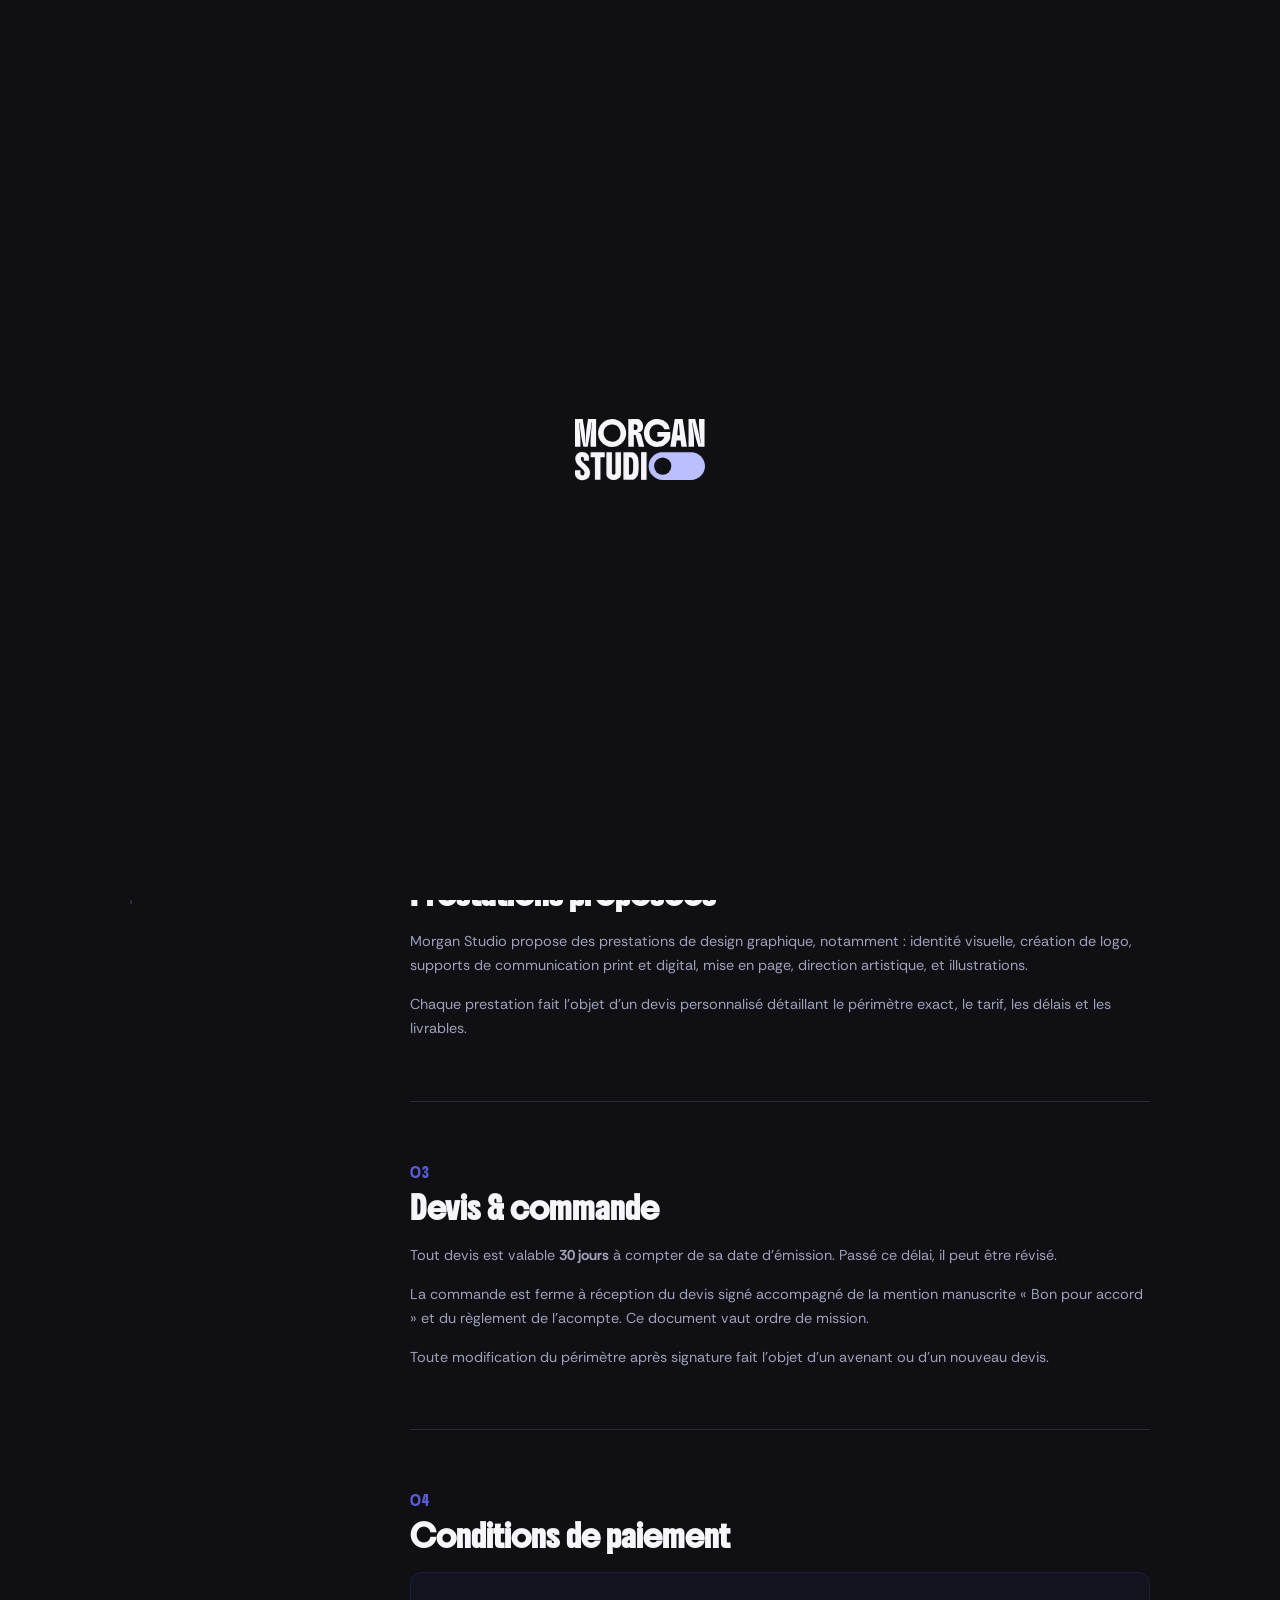
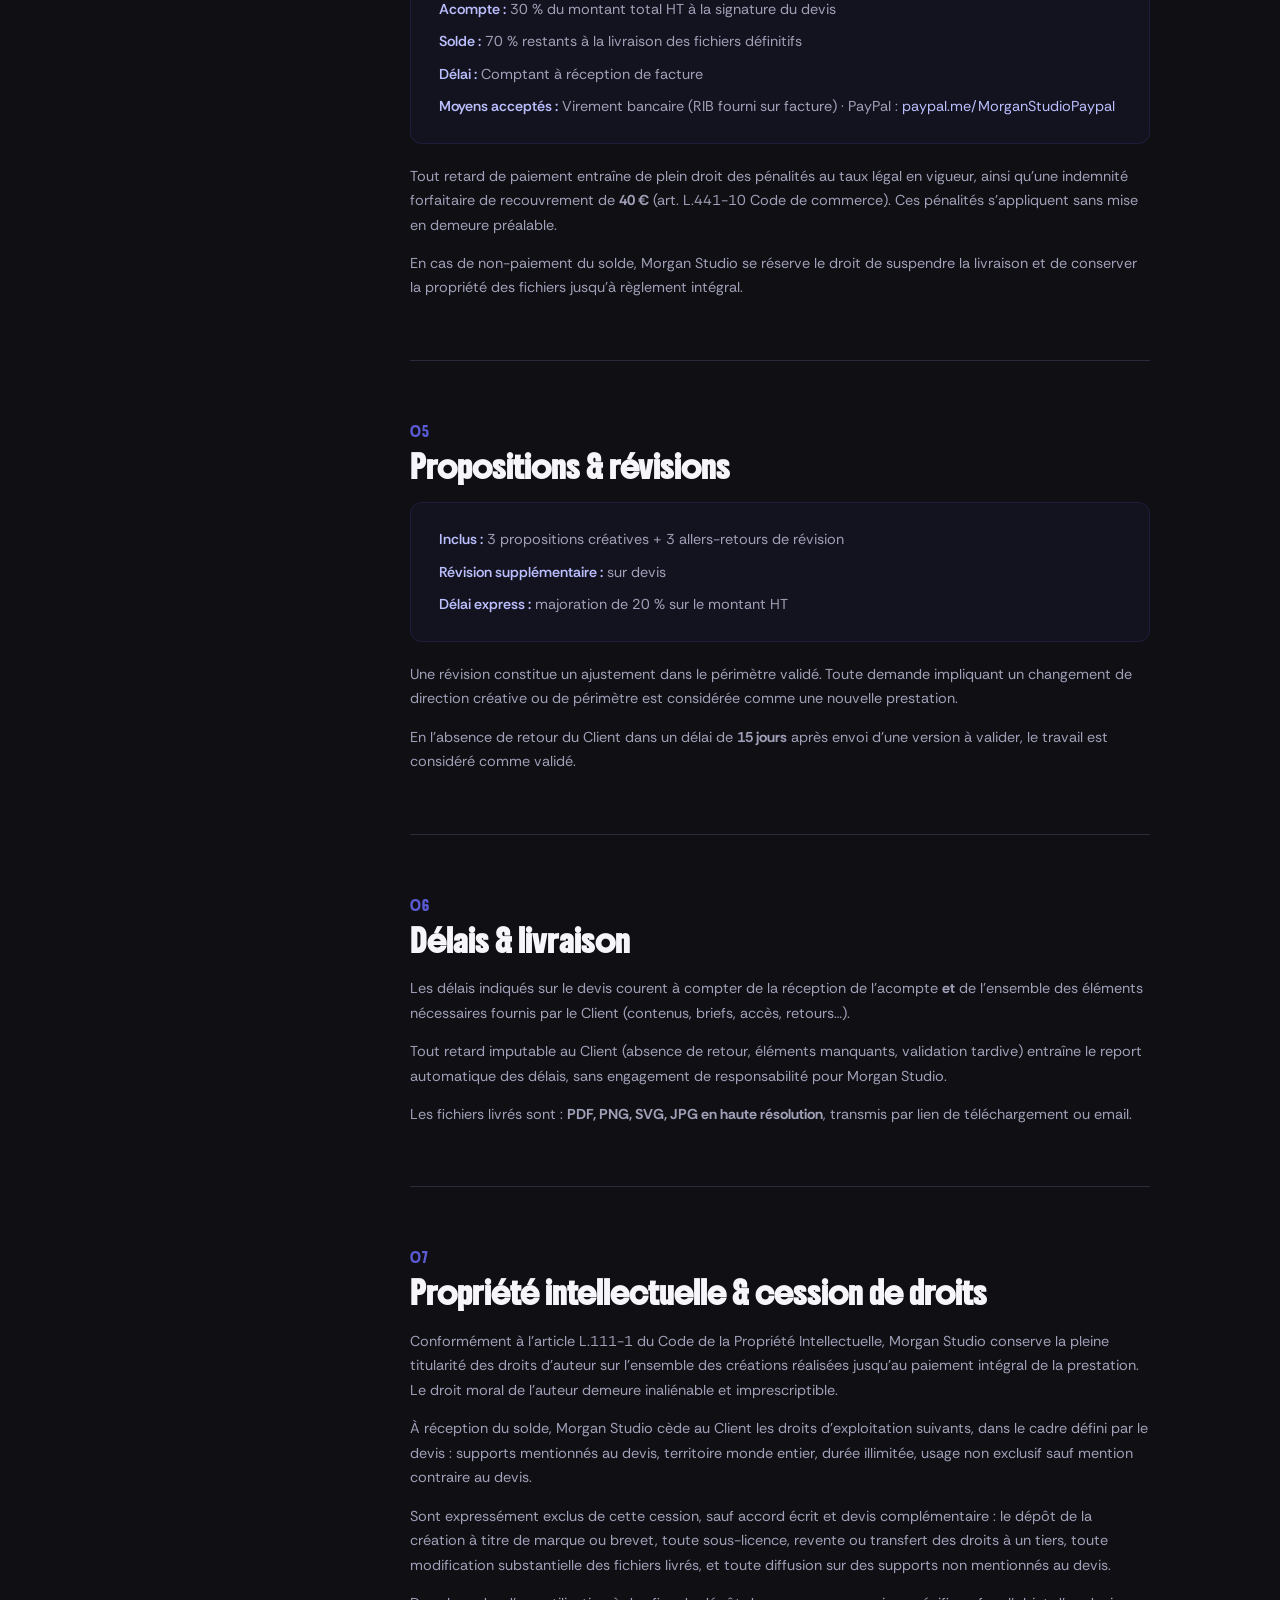
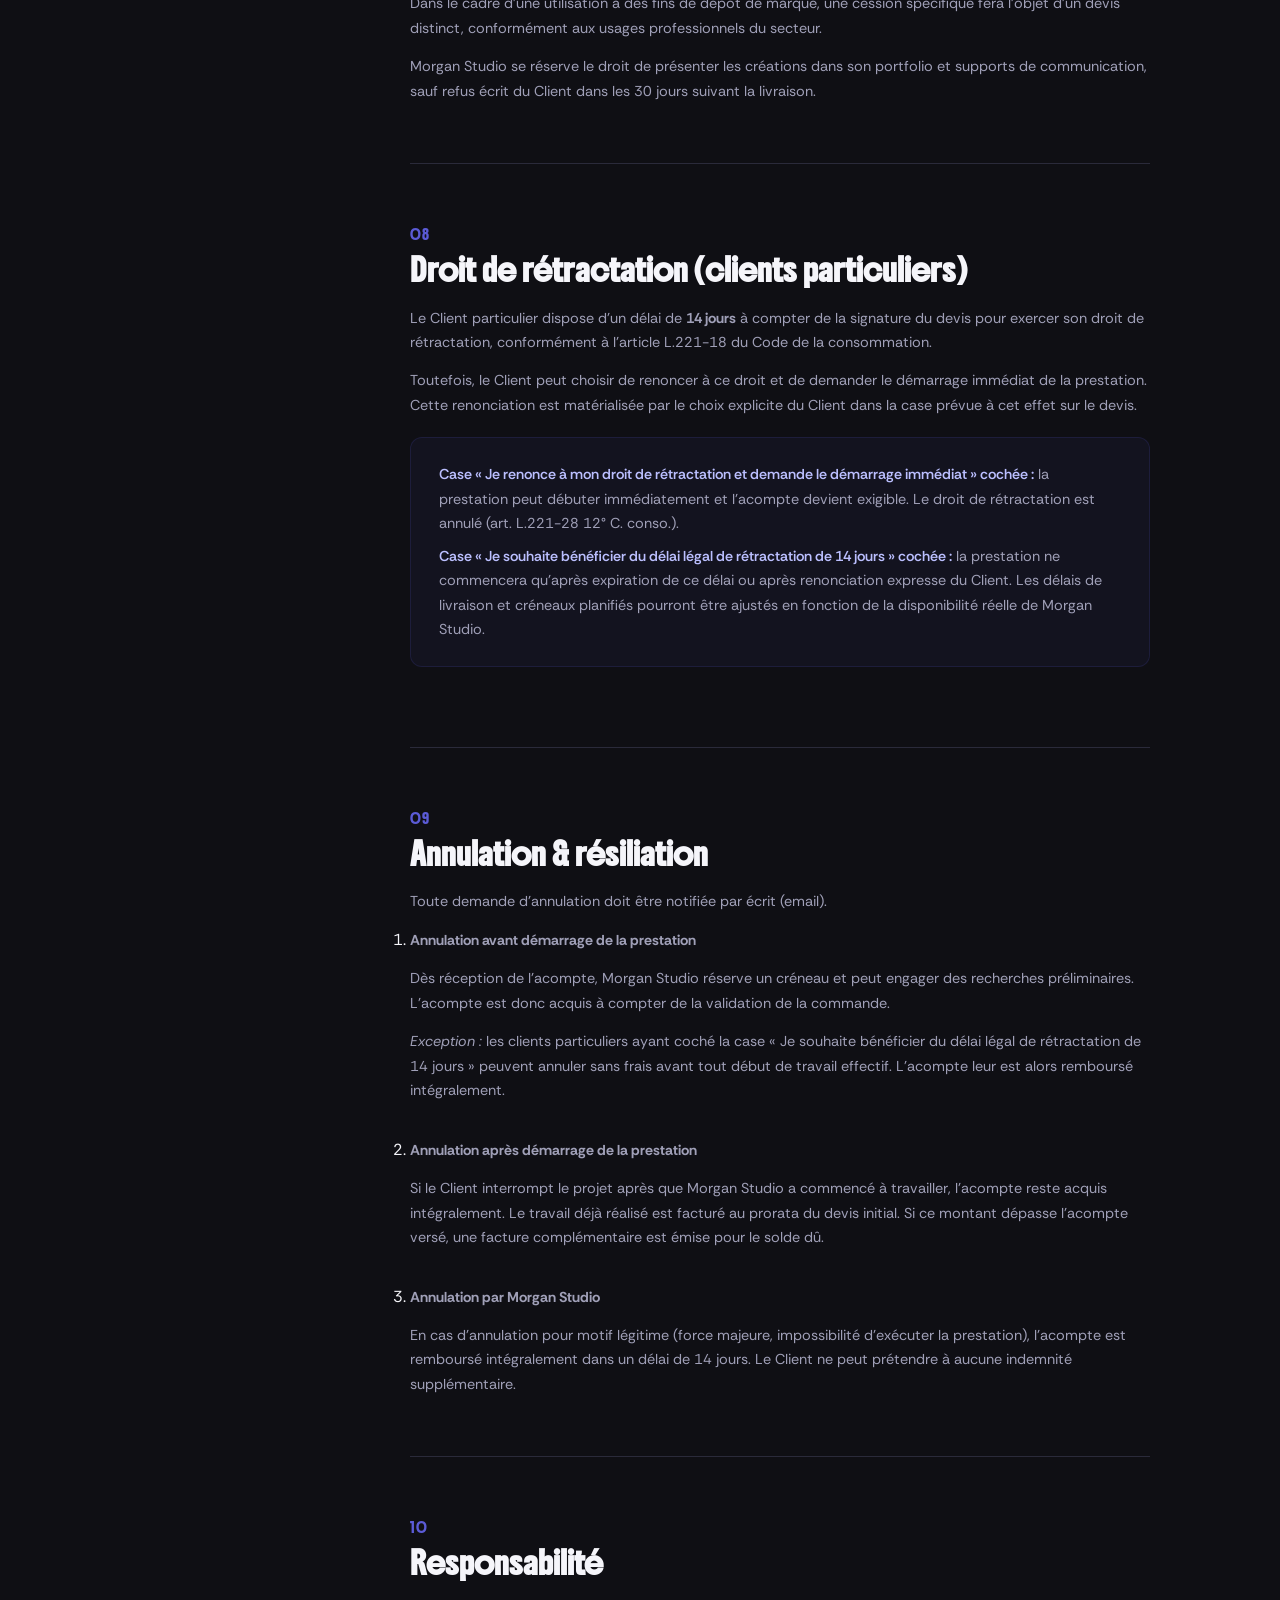
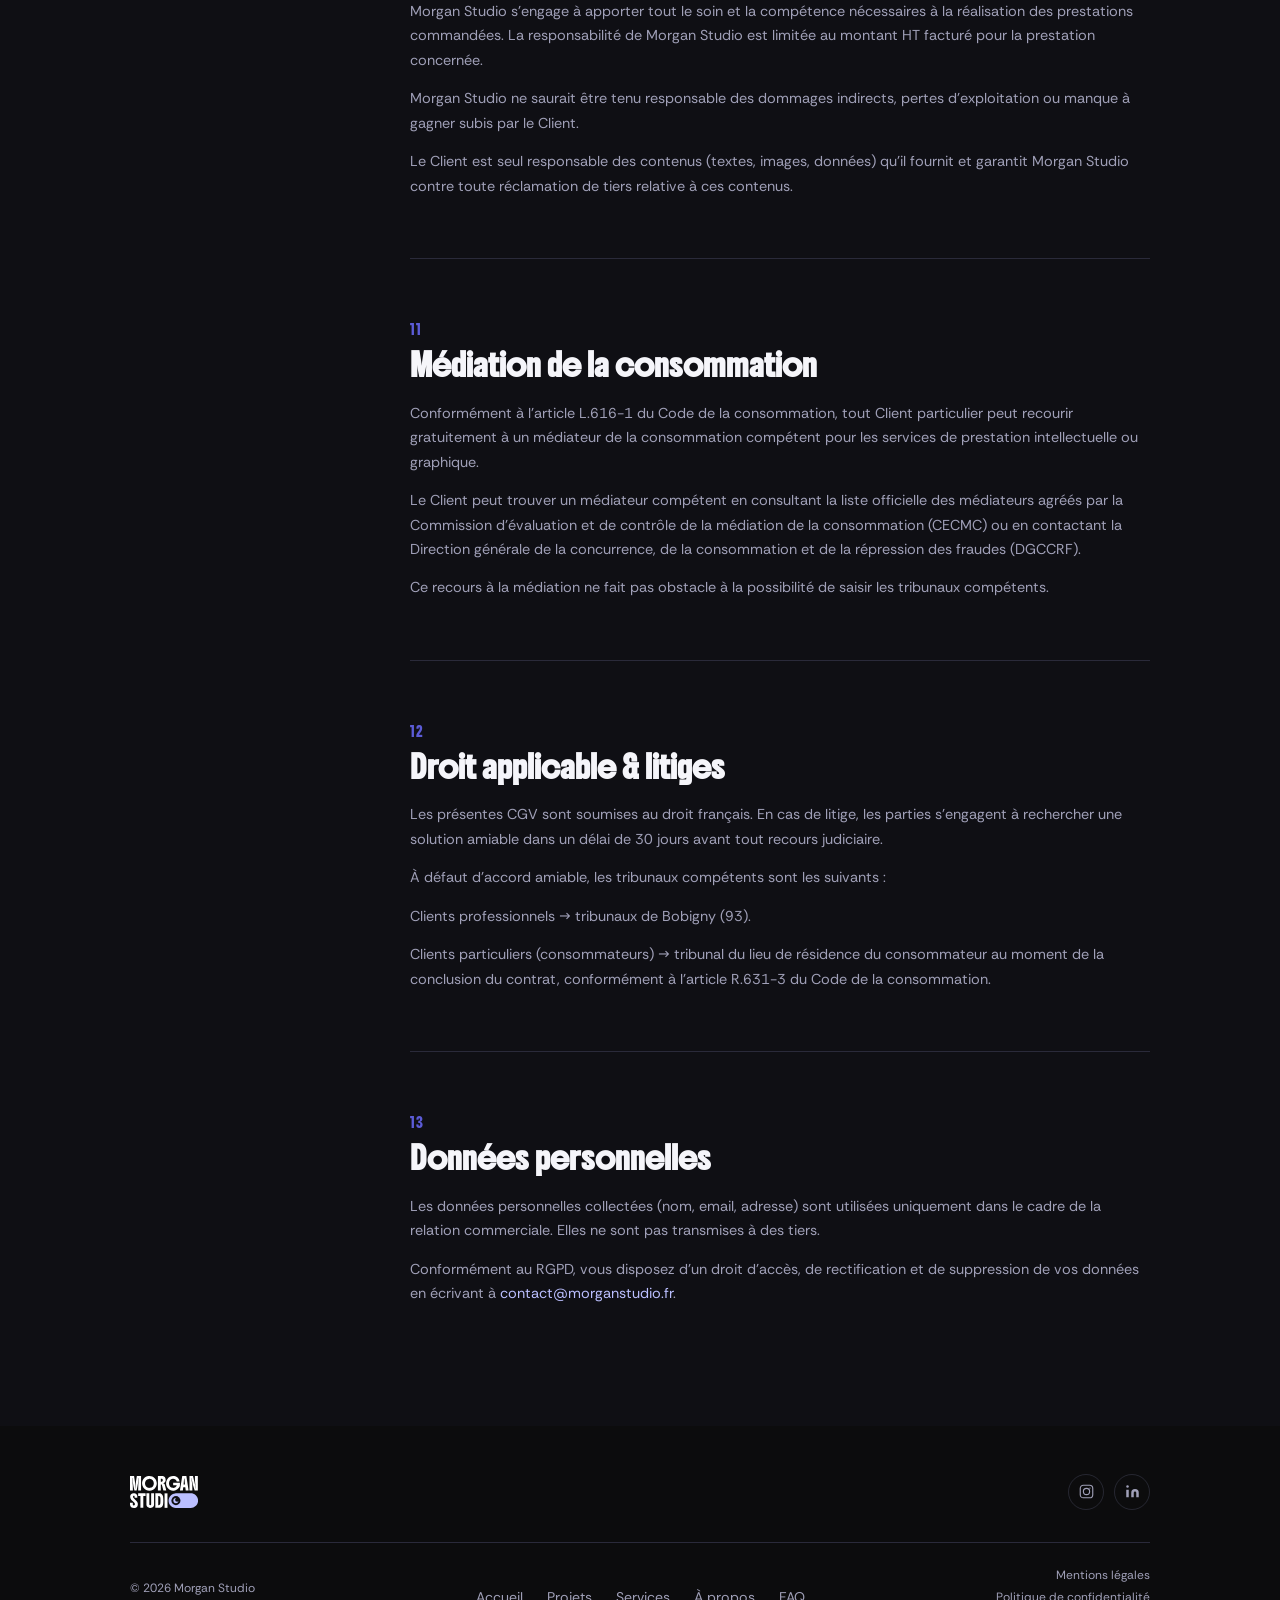
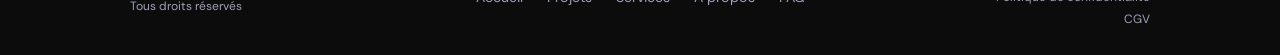
==== cgv.html @ 6dfdb0c7 "First Commit" ====
<!DOCTYPE html>
<html lang="fr">
<head>
  <meta charset="UTF-8" />
  <meta name="viewport" content="width=device-width, initial-scale=1.0, viewport-fit=cover" />
  <title>Morgan Studio — Conditions Générales de Vente</title>
  <link rel="preconnect" href="https://fonts.googleapis.com" />
  <link href="https://fonts.googleapis.com/css2?family=Boldonse&family=Rethink+Sans:ital,wght@0,400;0,500;0,600;0,700;0,800;1,400&display=swap" rel="stylesheet" />
  <link rel="stylesheet" href="css/style.css" />
  <link rel="stylesheet" href="css/discovery.css" />
  <link rel="stylesheet" href="css/theme.css" />
  <link rel="stylesheet" href="css/legal.css" />
  <link rel="icon" type="image/png" href="./img/00_site_content/FAVICON_V2.ico" />
</head>
<body>
<script src="js/loader.js"></script>

  <!-- Curseur custom -->
  <div class="cursor"      id="cursor"></div>
  <div class="cursor-ring" id="cursorRing"></div>

  <!-- ══ HEADER ══ -->
  <header id="header">
    <nav id="navbar">
      <a href="index.html" aria-label="Retour accueil" class="nav-logo" style="display:inline-flex;align-items:center;line-height:0;position:relative;">
        <svg id="logo-svg" xmlns="http://www.w3.org/2000/svg" viewBox="0 0 1009.96 474.52" height="35" style="display:block;overflow:visible;" aria-hidden="true">
          <defs><style>
            #logo-svg .cls-1{transition:fill .35s ease;}
            #logo-svg .cls-2{transition:fill .35s ease,opacity .35s ease;}
            #logo-thumb{transition:cx .44s cubic-bezier(.34,1.56,.64,1),fill .35s ease;}
            #logo-moon,#logo-sun{transition:opacity .35s ease;}
            @keyframes logoPulse{0%,100%{opacity:.45}50%{opacity:0}}
            #logo-moon.active,#logo-sun.active{animation:logoPulse 2.5s ease-in-out infinite;}
          </style></defs>
          <!-- MORGAN -->
          <path class="cls-1" d="M60.51.94c3.23,34.98,12.38,69.4,15.92,104.31,2.8,27.69,2.19,55.87,4.01,83.6,3.69,1.06,2.29-3.42,2.37-5.57,1.14-29.17,1.59-58.41,4.98-87.39C91.39,65.04,101.81.94,101.81.94h62.2v214.97h-42.99c-1.96-62.93,4.66-125.48,11.14-187.89-4.09-1.34-4.2,4.73-4.58,7.33-3.28,22.57-4.92,45.46-8.42,68.03-5.85,37.7-13.85,74.98-20.45,112.51l-33.53-.68c-9.82-41.35-17.23-83.91-23.51-126.17-2.74-18.43-3.89-37.15-6.57-55.53-.4-2.72-.3-5.48-4.03-5.53l10.32,113.89,1.61,74.03H0V.94h60.51Z"/>
          <path class="cls-1" d="M275.12,1.38c86.42-9.74,150.57,79.45,109.94,157.71-36.92,71.12-138,78.72-185.08,13.68C151.11,105.26,193.14,10.62,275.12,1.38ZM279.87,42.75c-85.21,10.88-70.93,139.75,13.9,133.32,87.15-6.6,75.78-144.77-13.9-133.32Z"/>
          <path class="cls-1" d="M486.47.94c37.47,5.04,53.11,54.72,35.58,84.94-2.35,4.05-4.88,7.01-7.66,9.29-8.22,6.76-17.84,8.63-21.6,9.25-.99.16-1.82.27-2.37.33,0,.96.01,1.92.02,2.87,10.04.32,20.3,6.86,24.2,16.43l23.58,91.86h-42.99l-23.96-90.69-14.26-.07v90.76h-42.99V.94c22.56,2.19,50.57-2.94,72.45,0ZM457.01,85.33c14.76.96,27.28-1.35,28.74-18.23,1.85-21.44-7.93-28.85-28.74-26.36v44.59Z"/>
          <path class="cls-1" d="M735.67,80.56h-42.99c-5.68-26.67-32.31-40.13-58.1-38.18-74.68,5.64-75.28,128.01,0,133.69,25.53,1.93,53.76-12.03,59.69-38.18h-54.14v-36.62h100.32v35.83c0,35.21-43.78,69.95-75.42,77.45-100,23.68-162.59-85.74-112.16-167.89,45.2-73.63,172.71-56.22,182.81,33.92Z"/>
          <path class="cls-1" d="M740.45,215.91L774.79.87l61.18.08,33.45,214.95h-42.99l-6.54-49.19h-29.92l-6.54,49.19h-42.99ZM807.32,35.96h-4.76l-7.96,90.76h20.69l-7.96-90.76Z"/>
          <path class="cls-1" d="M933.87.94s23.2,89.7,32.2,133.45c3.31,16.08,5.05,33.17,8.44,48.88.56,2.59,0,5.54,3.97,5.58-10.25-62.16-17.99-124.56-15.11-187.91h42.99v214.97h-47.77c-18.99-61.78-35.69-124.16-46.99-187.91-4.11-.6-2.11,2.82-1.92,5.12,2.65,31.84,11.91,65.28,13.86,97.62l1.61,85.18h-42.99V.94h51.7Z"/>
          <!-- STUDIO -->
          <path class="cls-1" d="M108.28,324.19h-39.81c-.09-9.96,2.99-30.32-11.94-30.34-9.83-.01-12.32,11.02-10.97,18.89,4.37,25.56,58.74,51.63,68.33,86.26,6.37,23.03.72,55.04-22.03,67.2C54.84,485.96,0,470.22,0,422.12v-24.68h41.4v27.87c0,1.73,5.22,8.81,7.5,10.01,16.96,8.94,26.64-8.19,23.95-23.96-2.89-16.99-39.53-40.94-52.11-56.16-41.74-50.48-8.83-116.69,58.16-94.78,12.86,4.21,29.38,20.15,29.38,34.32v29.46Z"/>
          <polygon class="cls-1" points="230.89 257.31 230.89 297.12 197.45 297.12 197.45 472.28 154.46 472.28 154.46 297.12 121.02 297.12 121.02 257.31 230.89 257.31"/>
          <path class="cls-1" d="M286.63,257.31v166.4c0,10.96,27.07,10.96,27.07,0v-166.4h42.99v171.18c0,31.28-37.29,47.71-64.46,45.36-20.17-1.75-48.59-19.91-48.59-42.17v-174.36h42.99Z"/>
          <path class="cls-1" d="M375.8,472.28v-214.97h69.27c17.91,0,37.07,22.85,42.63,38.58,8.94,25.29,9.18,108.46,1.18,134.21-5.7,18.36-24.47,42.17-45.41,42.17h-67.68ZM418.79,432.47c14.53,1.52,24.13-2.21,29.11-16.28,4.91-13.86,4.09-71.02,2.81-88.09-1.52-20.24-9.42-33.9-31.92-30.98v135.35Z"/>
          <rect class="cls-1" x="512.74" y="257.31" width="42.99" height="214.97"/>
          <!-- TOGGLE TRACK -->
          <path id="toggle-track" class="cls-2" d="M681.56,257.01c-4.3,0-8.68.23-13.12.73-81.94,9.24-124.01,103.89-75.14,171.39,21.79,30.1,55.09,44.63,88.26,44.55h220.06c59.83,0,108.34-48.5,108.34-108.34h0c0-59.83-48.5-108.34-108.34-108.34h-220.06Z"/>
          <!-- THUMB -->
          <circle id="logo-thumb" cx="681" cy="365.34" r="67" fill="var(--noir)"/>
          <!-- LUNE -->
          <g id="logo-moon" class="active">
            <circle cx="681" cy="365" r="38" fill="#BBBFFF"/>
            <circle cx="699" cy="352" r="30" fill="var(--noir)"/>
            <circle cx="726" cy="308" r="5" fill="#BBBFFF" opacity="0.75"/>
            <circle cx="745" cy="327" r="3.5" fill="#BBBFFF" opacity="0.55"/>
            <circle cx="716" cy="297" r="3" fill="#BBBFFF" opacity="0.6"/>
          </g>
          <!-- SOLEIL -->
          <g id="logo-sun" opacity="0">
            <circle cx="901" cy="365.34" r="28" fill="#1a1a2e"/>
            <line x1="901" y1="318" x2="901" y2="305" stroke="#1a1a2e" stroke-width="8" stroke-linecap="round"/>
            <line x1="901" y1="412" x2="901" y2="425" stroke="#1a1a2e" stroke-width="8" stroke-linecap="round"/>
            <line x1="854" y1="365.34" x2="841" y2="365.34" stroke="#1a1a2e" stroke-width="8" stroke-linecap="round"/>
            <line x1="948" y1="365.34" x2="961" y2="365.34" stroke="#1a1a2e" stroke-width="8" stroke-linecap="round"/>
            <line x1="867" y1="332" x2="858" y2="323" stroke="#1a1a2e" stroke-width="8" stroke-linecap="round"/>
            <line x1="935" y1="399" x2="944" y2="408" stroke="#1a1a2e" stroke-width="8" stroke-linecap="round"/>
            <line x1="935" y1="332" x2="944" y2="323" stroke="#1a1a2e" stroke-width="8" stroke-linecap="round"/>
            <line x1="867" y1="399" x2="858" y2="408" stroke="#1a1a2e" stroke-width="8" stroke-linecap="round"/>
          </g>
        </svg>
        <button id="theme-toggle-btn" aria-label="Basculer mode clair/sombre" style="position:absolute;right:0px;top:18px;bottom:0px;width:31px;height:17px;background:none;border:none;padding:0;cursor:pointer;"></button>
      </a>
      <div class="nav-links">
        <a href="./index.html">Accueil</a>
       <a href="./portfolio.html">Projets</a>
        <a href="./index.html#services">Services</a>
        <a href="./index.html#about">À propos</a>
        <a href="./index.html#faq">FAQ</a>
        <a href="./decouverte.html" class="btn-nav btn-nav-call"><span>Réserver un appel</span>
          <svg class="btn-nav-icon" viewBox="0 0 24 24" fill="none" stroke="currentColor" stroke-width="2" stroke-linecap="round" stroke-linejoin="round"><path d="M22 16.92v3a2 2 0 0 1-2.18 2 19.79 19.79 0 0 1-8.63-3.07A19.5 19.5 0 0 1 4.69 12a19.79 19.79 0 0 1-3.07-8.67A2 2 0 0 1 3.6 1.27h3a2 2 0 0 1 2 1.72 12.84 12.84 0 0 0 .7 2.81 2 2 0 0 1-.45 2.11L7.91 8.91a16 16 0 0 0 6 6l.91-.91a2 2 0 0 1 2.11-.45 12.84 12.84 0 0 0 2.81.7A2 2 0 0 1 21.46 16z"/></svg>
        </a>
      </div>
      <button class="menu-toggle" id="menuToggle" aria-label="Menu">
        <svg class="menu-icon" viewBox="0 0 32 32" fill="none" stroke="currentColor" stroke-width="2.5" stroke-linecap="round" stroke-linejoin="round">
          <path class="menu-path" d="M27 10 13 10C10.8 10 9 8.2 9 6 9 3.5 10.8 2 13 2 15.2 2 17 3.8 17 6L17 26C17 28.2 18.8 30 21 30 23.2 30 25 28.2 25 26 25 23.8 23.2 22 21 22L7 22"/>
          <path d="M7 16 27 16"/>
        </svg>
      </button>

      <div class="menu-dropdown">
        <nav class="mobile-nav-links">
          <a href="./index.html"  class="mobile-link"><span class="mobile-link-num">01</span>Accueil</a>
          <a href="./portfolio.html" class="mobile-link"><span class="mobile-link-num">02</span>Projets</a>
          <a href="./index.html#services" class="mobile-link"><span class="mobile-link-num">03</span>Services</a>
          <a href="./index.html#about"   class="mobile-link"><span class="mobile-link-num">04</span>À propos</a>
          <a href="./index.html#faq"       class="mobile-link"><span class="mobile-link-num">05</span>FAQ</a>
        </nav>

        <div class="mobile-menu-bottom">
          <a href="./decouverte.html" class="mobile-cta">
            <svg viewBox="0 0 24 24" fill="none" stroke="currentColor" stroke-width="2" stroke-linecap="round" stroke-linejoin="round"><path d="M22 16.92v3a2 2 0 0 1-2.18 2 19.79 19.79 0 0 1-8.63-3.07A19.5 19.5 0 0 1 4.69 12a19.79 19.79 0 0 1-3.07-8.67A2 2 0 0 1 3.6 1.27h3a2 2 0 0 1 2 1.72 12.84 12.84 0 0 0 .7 2.81 2 2 0 0 1-.45 2.11L7.91 8.91a16 16 0 0 0 6 6l.91-.91a2 2 0 0 1 2.11-.45 12.84 12.84 0 0 0 2.81.7A2 2 0 0 1 21.46 16z"/></svg>
            Réserver un appel
          </a>
          <div class="mobile-menu-footer">
            <span class="mobile-footer-copy">© 2026 Morgan Studio</span>
            <div class="mobile-socials">
              <a href="https://www.instagram.com/morganstudio_0ff/" class="mobile-social" aria-label="Instagram" target="_blank">
                <svg viewBox="0 0 24 24" fill="none" stroke="currentColor" stroke-width="1.8"><rect x="2" y="2" width="20" height="20" rx="5"/><circle cx="12" cy="12" r="5"/><circle cx="17.5" cy="6.5" r="1" fill="currentColor" stroke="none"/></svg>
              </a>
              <a href="https://www.linkedin.com/company/morgan-studio-0ff" class="mobile-social" aria-label="LinkedIn" target="_blank">
                <svg viewBox="0 0 24 24" fill="currentColor"><path d="M16 8a6 6 0 0 1 6 6v7h-4v-7a2 2 0 0 0-2-2 2 2 0 0 0-2 2v7h-4v-7a6 6 0 0 1 6-6zM2 9h4v12H2z"/><circle cx="4" cy="4" r="2"/></svg>
              </a>
            </div>
          </div>
        </div>
      </div>

    </nav>
  </header>

  <div class="legal-hero">
    <div class="legal-badge">Documents contractuels</div>
    <h1 class="legal-title">Conditions Générales<br><span style="color: var(--bleu-clair)">de Vente</span></h1>
    <p class="legal-updated">Dernière mise à jour : Avril 2026</p>
  </div>

  <div class="legal-body">

    <nav class="legal-nav">
      <div class="legal-nav-title">Sommaire</div>
      <a href="#objet">Objet</a>
      <a href="#prestations">Prestations</a>
      <a href="#devis">Devis & commande</a>
      <a href="#paiement">Paiement</a>
      <a href="#revisions">Révisions</a>
      <a href="#livraison">Livraison</a>
      <a href="#pi">Propriété intellectuelle</a>
      <a href="#annulation">Rétractation</a>
      <a href="#retractation">Annulation</a>
      <a href="#responsabilite">Responsabilité</a>
      <a href="#mediation">Médiation</a>
      <a href="#droit">Droit applicable</a>
      <a href="#donnees">Données personnelles</a>
    </nav>

    <div class="legal-content">

      <div class="legal-section" id="objet">
        <span class="legal-section-num">01</span>
        <h2>Objet</h2>
        <p>Les présentes Conditions Générales de Vente (CGV) régissent l'ensemble des prestations de design graphique proposées par Morgan D'henry, exerçant sous le nom commercial <strong>Morgan Studio</strong>, auto-entrepreneur immatriculé sous le SIRET 101 655 389 00019, à toute personne physique ou morale (ci-après « le Client ») passant commande via le site, par email ou par devis signé.</p>
        <p>Toute commande implique l'acceptation pleine et entière des présentes CGV. Elles prévalent sur tout autre document du Client, sauf accord écrit préalable.</p>
      </div>

      <div class="legal-section" id="prestations">
        <span class="legal-section-num">02</span>
        <h2>Prestations proposées</h2>
        <p>Morgan Studio propose des prestations de design graphique, notamment : identité visuelle, création de logo, supports de communication print et digital, mise en page, direction artistique, et illustrations.</p>
        <p>Chaque prestation fait l'objet d'un devis personnalisé détaillant le périmètre exact, le tarif, les délais et les livrables.</p>
      </div>

      <div class="legal-section" id="devis">
        <span class="legal-section-num">03</span>
        <h2>Devis & commande</h2>
        <p>Tout devis est valable <strong>30 jours</strong> à compter de sa date d'émission. Passé ce délai, il peut être révisé.</p>
        <p>La commande est ferme à réception du devis signé accompagné de la mention manuscrite « Bon pour accord » et du règlement de l'acompte. Ce document vaut ordre de mission.</p>
        <p>Toute modification du périmètre après signature fait l'objet d'un avenant ou d'un nouveau devis.</p>
      </div>

      <div class="legal-section" id="paiement">
        <span class="legal-section-num">04</span>
        <h2>Conditions de paiement</h2>
        <div class="legal-info-block">
          <p><strong>Acompte :</strong> 30 % du montant total HT à la signature du devis</p>
          <p><strong>Solde :</strong> 70 % restants à la livraison des fichiers définitifs</p>
          <p><strong>Délai :</strong> Comptant à réception de facture</p>
          <p><strong>Moyens acceptés :</strong> Virement bancaire (RIB fourni sur facture) · PayPal : <a href="https://paypal.me/MorganStudioPaypal" target="_blank" style="color:var(--bleu-clair)">paypal.me/MorganStudioPaypal</a></p>
        </div>
        <p>Tout retard de paiement entraîne de plein droit des pénalités au taux légal en vigueur, ainsi qu'une indemnité forfaitaire de recouvrement de <strong>40 €</strong> (art. L.441-10 Code de commerce). Ces pénalités s'appliquent sans mise en demeure préalable.</p>
        <p>En cas de non-paiement du solde, Morgan Studio se réserve le droit de suspendre la livraison et de conserver la propriété des fichiers jusqu'à règlement intégral.</p>
      </div>

      <div class="legal-section" id="revisions">
        <span class="legal-section-num">05</span>
        <h2>Propositions & révisions</h2>
        <div class="legal-info-block">
          <p><strong>Inclus :</strong> 3 propositions créatives + 3 allers-retours de révision</p>
          <p><strong>Révision supplémentaire :</strong> sur devis</p>
          <p><strong>Délai express :</strong> majoration de 20 % sur le montant HT</p>
        </div>
        <p>Une révision constitue un ajustement dans le périmètre validé. Toute demande impliquant un changement de direction créative ou de périmètre est considérée comme une nouvelle prestation.</p>
        <p>En l'absence de retour du Client dans un délai de <strong>15 jours</strong> après envoi d'une version à valider, le travail est considéré comme validé.</p>
      </div>

      <div class="legal-section" id="livraison">
        <span class="legal-section-num">06</span>
        <h2>Délais & livraison</h2>
        <p>Les délais indiqués sur le devis courent à compter de la réception de l'acompte <strong>et</strong> de l'ensemble des éléments nécessaires fournis par le Client (contenus, briefs, accès, retours…).</p>
        <p>Tout retard imputable au Client (absence de retour, éléments manquants, validation tardive) entraîne le report automatique des délais, sans engagement de responsabilité pour Morgan Studio.</p>
        <p>Les fichiers livrés sont : <strong>PDF, PNG, SVG, JPG en haute résolution</strong>, transmis par lien de téléchargement ou email.</p>
      </div>

      <div class="legal-section" id="pi">
        <span class="legal-section-num">07</span>
        <h2>Propriété intellectuelle & cession de droits</h2>
        <p>Conformément à l'article L.111-1 du Code de la Propriété Intellectuelle, Morgan Studio conserve la pleine titularité des droits d'auteur sur l'ensemble des créations réalisées jusqu'au paiement intégral de la prestation. Le droit moral de l'auteur demeure inaliénable et imprescriptible.</p>
        <p>À réception du solde, Morgan Studio cède au Client les droits d'exploitation suivants, dans le cadre défini par le devis : supports mentionnés au devis, territoire monde entier, durée illimitée, usage non exclusif sauf mention contraire au devis.</p>
        <p>Sont expressément exclus de cette cession, sauf accord écrit et devis complémentaire : le dépôt de la création à titre de marque ou brevet, toute sous-licence, revente ou transfert des droits à un tiers, toute modification substantielle des fichiers livrés, et toute diffusion sur des supports non mentionnés au devis.</p>
        <p>Dans le cadre d'une utilisation à des fins de dépôt de marque, une cession spécifique fera l'objet d'un devis distinct, conformément aux usages professionnels du secteur.</p>
        <p>Morgan Studio se réserve le droit de présenter les créations dans son portfolio et supports de communication, sauf refus écrit du Client dans les 30 jours suivant la livraison.</p>
      </div>

      <div class="legal-section" id="annulation">
        <span class="legal-section-num">08</span>
        <h2>Droit de rétractation (clients particuliers)</h2>
        <p>Le Client particulier dispose d'un délai de <strong>14 jours</strong> à compter de la signature du devis pour exercer son droit de rétractation, conformément à l'article L.221-18 du Code de la consommation.</p>
        <p>Toutefois, le Client peut choisir de renoncer à ce droit et de demander le démarrage immédiat de la prestation. Cette renonciation est matérialisée par le choix explicite du Client dans la case prévue à cet effet sur le devis.</p>
        <div class="legal-info-block">
          <p><strong>Case « Je renonce à mon droit de rétractation et demande le démarrage immédiat » cochée :</strong> la prestation peut débuter immédiatement et l'acompte devient exigible. Le droit de rétractation est annulé (art. L.221-28 12° C. conso.).</p>
          <p><strong>Case « Je souhaite bénéficier du délai légal de rétractation de 14 jours » cochée :</strong> la prestation ne commencera qu'après expiration de ce délai ou après renonciation expresse du Client. Les délais de livraison et créneaux planifiés pourront être ajustés en fonction de la disponibilité réelle de Morgan Studio.</p>
        </div>
      </div>

      <div class="legal-section" id="retractation">
        <span class="legal-section-num">09</span>
        <h2>Annulation & résiliation</h2>
        <p>Toute demande d'annulation doit être notifiée par écrit (email).</p>
        <ol>
          <li>
            <p><strong>Annulation avant démarrage de la prestation</strong></p>
            <p>Dès réception de l'acompte, Morgan Studio réserve un créneau et peut engager des recherches préliminaires. L'acompte est donc acquis à compter de la validation de la commande.</p>
            <p><em>Exception :</em> les clients particuliers ayant coché la case « Je souhaite bénéficier du délai légal de rétractation de 14 jours » peuvent annuler sans frais avant tout début de travail effectif. L'acompte leur est alors remboursé intégralement.</p><br>
          </li>
          <li>
            <p><strong>Annulation après démarrage de la prestation</strong></p>
            <p>Si le Client interrompt le projet après que Morgan Studio a commencé à travailler, l'acompte reste acquis intégralement. Le travail déjà réalisé est facturé au prorata du devis initial. Si ce montant dépasse l'acompte versé, une facture complémentaire est émise pour le solde dû.</p><br>
          </li>
          <li>
            <p><strong>Annulation par Morgan Studio</strong></p>
            <p>En cas d'annulation pour motif légitime (force majeure, impossibilité d'exécuter la prestation), l'acompte est remboursé intégralement dans un délai de 14 jours. Le Client ne peut prétendre à aucune indemnité supplémentaire.</p>
          </li>
        </ol>
      </div>

      <div class="legal-section" id="responsabilite">
        <span class="legal-section-num">10</span>
        <h2>Responsabilité</h2>
        <p>Morgan Studio s'engage à apporter tout le soin et la compétence nécessaires à la réalisation des prestations commandées. La responsabilité de Morgan Studio est limitée au montant HT facturé pour la prestation concernée.</p>
        <p>Morgan Studio ne saurait être tenu responsable des dommages indirects, pertes d'exploitation ou manque à gagner subis par le Client.</p>
        <p>Le Client est seul responsable des contenus (textes, images, données) qu'il fournit et garantit Morgan Studio contre toute réclamation de tiers relative à ces contenus.</p>
      </div>

      <div class="legal-section" id="mediation">
        <span class="legal-section-num">11</span>
        <h2>Médiation de la consommation</h2>
        <p>Conformément à l'article L.616-1 du Code de la consommation, tout Client particulier peut recourir gratuitement à un médiateur de la consommation compétent pour les services de prestation intellectuelle ou graphique.</p>
        <p>Le Client peut trouver un médiateur compétent en consultant la liste officielle des médiateurs agréés par la Commission d'évaluation et de contrôle de la médiation de la consommation (CECMC) ou en contactant la Direction générale de la concurrence, de la consommation et de la répression des fraudes (DGCCRF).</p>
        <p>Ce recours à la médiation ne fait pas obstacle à la possibilité de saisir les tribunaux compétents.</p>
      </div>

      <div class="legal-section" id="droit">
        <span class="legal-section-num">12</span>
        <h2>Droit applicable & litiges</h2>
        <p>Les présentes CGV sont soumises au droit français. En cas de litige, les parties s'engagent à rechercher une solution amiable dans un délai de 30 jours avant tout recours judiciaire.</p>
        <p>À défaut d'accord amiable, les tribunaux compétents sont les suivants :</p>
        <p>Clients professionnels → tribunaux de Bobigny (93).</p>
        <p>Clients particuliers (consommateurs) → tribunal du lieu de résidence du consommateur au moment de la conclusion du contrat, conformément à l'article R.631-3 du Code de la consommation.</p>
      </div>

      <div class="legal-section" id="donnees">
        <span class="legal-section-num">13</span>
        <h2>Données personnelles</h2>
        <p>Les données personnelles collectées (nom, email, adresse) sont utilisées uniquement dans le cadre de la relation commerciale. Elles ne sont pas transmises à des tiers.</p>
        <p>Conformément au RGPD, vous disposez d'un droit d'accès, de rectification et de suppression de vos données en écrivant à <a href="mailto:contact@morganstudio.fr" style="color:var(--bleu-clair)">contact@morganstudio.fr</a>.</p>
      </div>

    </div>
  </div>
    <footer id="footer">
    <div class="footer-inner">
      <div class="footer-top">
        <svg class="footer-logo" xmlns="http://www.w3.org/2000/svg" viewBox="0 0 1009.96 474.52" aria-label="Morgan Studio" role="img">
          <defs><style>
            .footer-logo .cls-1{transition:fill .35s ease;}
            .footer-logo .cls-2{transition:fill .35s ease,opacity .35s ease;}
            #logo-thumb-footer{transition:cx .44s cubic-bezier(.34,1.56,.64,1),fill .35s ease;}
            #logo-moon-footer,#logo-sun-footer{transition:opacity .35s ease;}
            @keyframes logoPulseFooter{0%,100%{opacity:.45}50%{opacity:0}}
            #logo-moon-footer.active,#logo-sun-footer.active{animation:logoPulseFooter 2.5s ease-in-out infinite;}
          </style></defs>
          <path class="cls-1" d="M60.51.94c3.23,34.98,12.38,69.4,15.92,104.31,2.8,27.69,2.19,55.87,4.01,83.6,3.69,1.06,2.29-3.42,2.37-5.57,1.14-29.17,1.59-58.41,4.98-87.39C91.39,65.04,101.81.94,101.81.94h62.2v214.97h-42.99c-1.96-62.93,4.66-125.48,11.14-187.89-4.09-1.34-4.2,4.73-4.58,7.33-3.28,22.57-4.92,45.46-8.42,68.03-5.85,37.7-13.85,74.98-20.45,112.51l-33.53-.68c-9.82-41.35-17.23-83.91-23.51-126.17-2.74-18.43-3.89-37.15-6.57-55.53-.4-2.72-.3-5.48-4.03-5.53l10.32,113.89,1.61,74.03H0V.94h60.51Z"/>
          <path class="cls-1" d="M275.12,1.38c86.42-9.74,150.57,79.45,109.94,157.71-36.92,71.12-138,78.72-185.08,13.68C151.11,105.26,193.14,10.62,275.12,1.38ZM279.87,42.75c-85.21,10.88-70.93,139.75,13.9,133.32,87.15-6.6,75.78-144.77-13.9-133.32Z"/>
          <path class="cls-1" d="M486.47.94c37.47,5.04,53.11,54.72,35.58,84.94-2.35,4.05-4.88,7.01-7.66,9.29-8.22,6.76-17.84,8.63-21.6,9.25-.99.16-1.82.27-2.37.33,0,.96.01,1.92.02,2.87,10.04.32,20.3,6.86,24.2,16.43l23.58,91.86h-42.99l-23.96-90.69-14.26-.07v90.76h-42.99V.94c22.56,2.19,50.57-2.94,72.45,0ZM457.01,85.33c14.76.96,27.28-1.35,28.74-18.23,1.85-21.44-7.93-28.85-28.74-26.36v44.59Z"/>
          <path class="cls-1" d="M735.67,80.56h-42.99c-5.68-26.67-32.31-40.13-58.1-38.18-74.68,5.64-75.28,128.01,0,133.69,25.53,1.93,53.76-12.03,59.69-38.18h-54.14v-36.62h100.32v35.83c0,35.21-43.78,69.95-75.42,77.45-100,23.68-162.59-85.74-112.16-167.89,45.2-73.63,172.71-56.22,182.81,33.92Z"/>
          <path class="cls-1" d="M740.45,215.91L774.79.87l61.18.08,33.45,214.95h-42.99l-6.54-49.19h-29.92l-6.54,49.19h-42.99ZM807.32,35.96h-4.76l-7.96,90.76h20.69l-7.96-90.76Z"/>
          <path class="cls-1" d="M933.87.94s23.2,89.7,32.2,133.45c3.31,16.08,5.05,33.17,8.44,48.88.56,2.59,0,5.54,3.97,5.58-10.25-62.16-17.99-124.56-15.11-187.91h42.99v214.97h-47.77c-18.99-61.78-35.69-124.16-46.99-187.91-4.11-.6-2.11,2.82-1.92,5.12,2.65,31.84,11.91,65.28,13.86,97.62l1.61,85.18h-42.99V.94h51.7Z"/>
          <path class="cls-1" d="M108.28,324.19h-39.81c-.09-9.96,2.99-30.32-11.94-30.34-9.83-.01-12.32,11.02-10.97,18.89,4.37,25.56,58.74,51.63,68.33,86.26,6.37,23.03.72,55.04-22.03,67.2C54.84,485.96,0,470.22,0,422.12v-24.68h41.4v27.87c0,1.73,5.22,8.81,7.5,10.01,16.96,8.94,26.64-8.19,23.95-23.96-2.89-16.99-39.53-40.94-52.11-56.16-41.74-50.48-8.83-116.69,58.16-94.78,12.86,4.21,29.38,20.15,29.38,34.32v29.46Z"/>
          <polygon class="cls-1" points="230.89 257.31 230.89 297.12 197.45 297.12 197.45 472.28 154.46 472.28 154.46 297.12 121.02 297.12 121.02 257.31 230.89 257.31"/>
          <path class="cls-1" d="M286.63,257.31v166.4c0,10.96,27.07,10.96,27.07,0v-166.4h42.99v171.18c0,31.28-37.29,47.71-64.46,45.36-20.17-1.75-48.59-19.91-48.59-42.17v-174.36h42.99Z"/>
          <path class="cls-1" d="M375.8,472.28v-214.97h69.27c17.91,0,37.07,22.85,42.63,38.58,8.94,25.29,9.18,108.46,1.18,134.21-5.7,18.36-24.47,42.17-45.41,42.17h-67.68ZM418.79,432.47c14.53,1.52,24.13-2.21,29.11-16.28,4.91-13.86,4.09-71.02,2.81-88.09-1.52-20.24-9.42-33.9-31.92-30.98v135.35Z"/>
          <rect class="cls-1" x="512.74" y="257.31" width="42.99" height="214.97"/>
          <path id="toggle-track-footer" class="cls-2" d="M681.56,257.01c-4.3,0-8.68.23-13.12.73-81.94,9.24-124.01,103.89-75.14,171.39,21.79,30.1,55.09,44.63,88.26,44.55h220.06c59.83,0,108.34-48.5,108.34-108.34h0c0-59.83-48.5-108.34-108.34-108.34h-220.06Z"/>
          <circle id="logo-thumb-footer" cx="681" cy="365.34" r="67" fill="var(--noir)"/>
          <g id="logo-moon-footer" class="active">
            <circle cx="681" cy="365" r="38" fill="#BBBFFF"/>
            <circle cx="699" cy="352" r="30" fill="var(--noir)"/>
            <circle cx="726" cy="308" r="5" fill="#BBBFFF" opacity="0.75"/>
            <circle cx="745" cy="327" r="3.5" fill="#BBBFFF" opacity="0.55"/>
            <circle cx="716" cy="297" r="3" fill="#BBBFFF" opacity="0.6"/>
          </g>
          <g id="logo-sun-footer" opacity="0">
            <circle cx="901" cy="365.34" r="28" fill="#1a1a2e"/>
            <line x1="901" y1="318" x2="901" y2="305" stroke="#1a1a2e" stroke-width="8" stroke-linecap="round"/>
            <line x1="901" y1="412" x2="901" y2="425" stroke="#1a1a2e" stroke-width="8" stroke-linecap="round"/>
            <line x1="854" y1="365.34" x2="841" y2="365.34" stroke="#1a1a2e" stroke-width="8" stroke-linecap="round"/>
            <line x1="948" y1="365.34" x2="961" y2="365.34" stroke="#1a1a2e" stroke-width="8" stroke-linecap="round"/>
            <line x1="867" y1="332" x2="858" y2="323" stroke="#1a1a2e" stroke-width="8" stroke-linecap="round"/>
            <line x1="935" y1="399" x2="944" y2="408" stroke="#1a1a2e" stroke-width="8" stroke-linecap="round"/>
            <line x1="935" y1="332" x2="944" y2="323" stroke="#1a1a2e" stroke-width="8" stroke-linecap="round"/>
            <line x1="867" y1="399" x2="858" y2="408" stroke="#1a1a2e" stroke-width="8" stroke-linecap="round"/>
          </g>
        </svg>
        <div class="footer-social">
          <a href="https://www.instagram.com/morganstudio_0ff/" aria-label="Instagram" class="social-btn" target="_blank">
            <svg viewBox="0 0 24 24" fill="none" stroke="currentColor" stroke-width="1.8"><rect x="2" y="2" width="20" height="20" rx="5"/><circle cx="12" cy="12" r="5"/><circle cx="17.5" cy="6.5" r="1" fill="currentColor" stroke="none"/></svg>
          </a>
          <a href="https://www.linkedin.com/company/morgan-studio-0ff" aria-label="LinkedIn" class="social-btn" target="_blank">
            <svg viewBox="0 0 24 24" fill="currentColor"><path d="M16 8a6 6 0 0 1 6 6v7h-4v-7a2 2 0 0 0-2-2 2 2 0 0 0-2 2v7h-4v-7a6 6 0 0 1 6-6zM2 9h4v12H2z"/><circle cx="4" cy="4" r="2"/></svg>
          </a>
        </div>
      </div>
      <div class="footer-divider"></div>
      <div class="footer-bottom">
        <div class="footer-copyright">
          <span>© 2026 Morgan Studio</span>
          <span>Tous droits réservés</span>
        </div>
        <nav class="footer-nav">
          <a href="./index.html">Accueil</a>
          <a href="./portfolio.html">Projets</a>
          <a href="./index.html#services">Services</a>
          <a href="./index.html#about">À propos</a>
          <a href="./index.html#faq">FAQ</a>
        </nav>
        <div class="footer-legal">
          <a href="mentions-legales.html">Mentions légales</a>
          <a href="confidentialite.html">Politique de confidentialité</a>
          <a href="cgv.html">CGV</a>
        </div>
      </div>
    </div>
  </footer>

  
  <script data-cfasync="false" src="/cdn-cgi/scripts/5c5dd728/cloudflare-static/email-decode.min.js"></script><script>
    /* Email anti-scraping : affiché en clair au survol, ouvre mailto au clic */
    document.querySelectorAll('.email-link').forEach(function(el) {
      var addr = el.dataset.e + '@' + el.dataset.d;
      var span = el.querySelector('.email-text');
      if (span) span.textContent = addr;
      else el.textContent = addr;
      el.addEventListener('click', function(e) {
        e.preventDefault();
        window.location.href = 'mailto:' + addr;
      });
    });
  </script>
  

  <!-- ══ FOOTER ══ -->

  <script>
    /* FIX : Email anti-scraping — remplace le lien Cloudflare cassé */
    document.querySelectorAll('.email-obf').forEach(function(el) {
      var addr = el.dataset.u + '@' + el.dataset.d;
      el.querySelector('svg') // keep the svg, update only text node
      // reconstruct text after svg
      var nodes = Array.from(el.childNodes);
      nodes.forEach(function(n) { if (n.nodeType === 3) el.removeChild(n); });
      el.appendChild(document.createTextNode(' ' + el.dataset.u + ' [at] ' + el.dataset.d));
      el.addEventListener('click', function(e) {
        e.preventDefault();
        window.location.href = 'mailto:' + addr;
      });
      el.addEventListener('mouseenter', function() {
        var nodes = Array.from(el.childNodes);
        nodes.forEach(function(n) { if (n.nodeType === 3) el.removeChild(n); });
        el.appendChild(document.createTextNode(' ' + addr));
      });
      el.addEventListener('mouseleave', function() {
        var nodes = Array.from(el.childNodes);
        nodes.forEach(function(n) { if (n.nodeType === 3) el.removeChild(n); });
        el.appendChild(document.createTextNode(' ' + el.dataset.u + ' [at] ' + el.dataset.d));
      });
    });
  </script>
  <script src="js/carousel.js"></script>
  
  
  


    <script data-cfasync="false" src="/cdn-cgi/scripts/5c5dd728/cloudflare-static/email-decode.min.js"></script>
  <script src="js/animated-text.js"></script>
  <script src="js/faq.js"></script>
  <script src="js/main.js"></script>
  <script src="js/theme-toggle.js"></script>
  <script src="js/scrollbar.js"></script>
 <script>
    /* Email anti-scraping : affiché en clair au survol, ouvre mailto au clic */
    document.querySelectorAll('.email-link').forEach(function(el) {
      var addr = el.dataset.e + '@' + el.dataset.d;
      var span = el.querySelector('.email-text');
      if (span) span.textContent = addr;
      else el.textContent = addr;
      el.addEventListener('click', function(e) {
        e.preventDefault();
        window.location.href = 'mailto:' + addr;
      });
    });
  </script>
</body>
</html>
---- css/style.css ----
/* ═══════════════════════════════════════════════
   MORGAN STUDIO — style.css (corrigé)
   CORRECTIONS :
   1. #header — une seule déclaration, transition unifiée
   2. .hidden — utilise transform Y au lieu de top:-100px
      (évite le conflit avec translateX(-50%) existant)
   3. lastY init corrigé dans main.js (voir main.js)
═══════════════════════════════════════════════ */

/* ── Variables ── */
:root {
  --noir:         #0f0f14;
  --bleu-nuit:    #141426;
  --bleu-violet:  #6040ff;
  --bleu-clair:   #BBBFFF;
  --brun:         #2e2a28;
  --blanc:        #F8F8FF;
  --gris:         #a0a0b8;
  --gris-fin:     #2a2a3a;
  --font-display: 'Boldonse', cursive;
  --font-body:    'Rethink Sans', sans-serif;
  --max-w:        1100px;
  --ease:         cubic-bezier(.4,0,.2,1);
}
/* ── Offset pour ancres avec header fixe ── */
section[id],
div[id] {
  scroll-margin-top: 70px;
}

/* Sections avec padding-top 120px — offset fin pour arriver pile en haut */
#services,
#about,
#discovery-cta {
  scroll-margin-top: 0px;
}


/* ── Reset ── */
*, *::before, *::after { box-sizing: border-box; margin: 0; padding: 0; }
html { font-size: 16px; }

body {
  background: var(--noir);
  color: var(--blanc);
  font-family: var(--font-body);
  overflow-x: hidden;
  -webkit-font-smoothing: antialiased;
  cursor: none;
}

a { color: inherit; text-decoration: none; cursor: none; }
button { cursor: none; }
img { display: block; max-width: 100%; }


/* ══════════════════════════════════════════════
   CURSEUR
══════════════════════════════════════════════ */
.cursor {
  position: fixed;
  width: 10px; height: 10px;
  background: var(--bleu-clair);
  border-radius: 50%;
  pointer-events: none;
  z-index: 9999;
  transform: translate(-50%, -50%);
  transition: transform .1s var(--ease), width .25s var(--ease), height .25s var(--ease), opacity .3s, background .25s;
  mix-blend-mode: difference;
}
.cursor-ring {
  position: fixed;
  width: 32px; height: 32px;
  border: 1.5px solid rgba(187,191,255,.3);
  border-radius: 50%;
  pointer-events: none;
  z-index: 9998;
  transform: translate(-50%, -50%);
  transition: transform .18s var(--ease), width .3s var(--ease), height .3s var(--ease), border-color .3s;
}
body:has(a:hover) .cursor,
body:has(button:hover) .cursor { width: 18px; height: 18px; background: #fff; opacity: .9; }
body:has(a:hover) .cursor-ring,
body:has(button:hover) .cursor-ring { width: 42px; height: 42px; border-color: rgba(187,191,255,.6); }

/* ══════════════════════════════════════════════
   HEADER — version corrigée (une seule déclaration)
══════════════════════════════════════════════ */
#header {
  position: fixed;
  top: 20px; left: 50%;
  /* translateX(-50%) centre horizontalement */
  transform: translateX(-50%);
  z-index: 600;
  width: calc(100% - 80px);
  max-width: 900px;
  /* FIX : transition unique et cohérente */
  transition: transform .45s cubic-bezier(.4,0,.2,1),
              opacity .35s ease,
              width .4s ease,
              top .4s ease;
}


#header.scrolled { top: 12px; width: calc(100% - 140px); max-width: 720px; }
#header.scrolled #navbar {
  padding: 10px 13px 10px 22px;
  background: rgba(20,20,38,.92);
  box-shadow: 0 8px 32px rgba(0,0,0,.4);
  border-color: transparent;
}

#navbar {
  display: flex; align-items: center; justify-content: space-between;
  flex-wrap: wrap;
  padding: 14px 17px 14px 28px; border-radius: 50px;
  background: rgba(20,20,38,.6);
  backdrop-filter: blur(18px); -webkit-backdrop-filter: blur(18px);
  border: 1px solid rgba(187,187,255,.1);
  overflow: visible;
  transition: padding .45s cubic-bezier(.4,0,.2,1),
              background .3s ease,
              box-shadow .3s ease,
              border-radius .45s cubic-bezier(.4,0,.2,1);
}
#header.menu-open #navbar {
  background: rgba(20,20,38,.87);
  padding: 14px 17px 0 28px;
  align-items: center;
}

/* Logo et burger restent stables à l'ouverture du menu */
#header.menu-open .nav-logo {
  transform: translateY(7px);
}
#header.menu-open .menu-toggle {
  transform: translateY(7px);
}

.nav-logo { transition: transform .45s cubic-bezier(.4,0,.2,1); position: relative; }
.menu-toggle { transition: border-color .3s, transform .45s cubic-bezier(.4,0,.2,1); }

/* ── Zone dropdown (invisible par défaut, s'étire vers le bas) ── */
.menu-dropdown {
  width: 100%;
  max-height: 0;
  opacity: 0;
  overflow: hidden;
  transition: max-height .5s cubic-bezier(.4,0,.2,1),
              opacity .4s cubic-bezier(.4,0,.2,1);
}
#header.menu-open .menu-dropdown {
  max-height: calc(100dvh - 80px - env(safe-area-inset-top) - env(safe-area-inset-bottom));
  opacity: 1;
  overflow-y: auto;
  -webkit-overflow-scrolling: touch;
}

.mobile-nav-links {
  display: flex;
  flex-direction: column;
  gap: 0;
  width: 100%;
  padding: 35px 0 0;
  align-items: flex-start;
  text-align: left;
}

.nav-logo { height: 34px; width: auto; }
.nav-links { display: flex; align-items: center; gap: 28px; }
.nav-links a { font-size: .88rem; font-weight: 500; color: var(--gris); transition: color .3s; }
.nav-links a:hover { color: var(--blanc); }
.nav-links a.active { color: var(--bleu-clair); }
.btn-nav {
  background: var(--bleu-clair); color: var(--bleu-nuit) !important;
  padding: 7px 18px; border-radius: 20px;
  font-weight: 800 !important; font-size: .85rem !important; cursor: none;
  transition: all .3s var(--ease);
}
.btn-nav:hover { background: var(--blanc); }

/* ── Bouton Appel Découverte avec icône ── */
.btn-nav-call {
  display: inline-flex;
  align-items: center;
  gap: 7px;
  overflow: hidden;
}
.btn-nav-icon {
  width: 18px; height: 18px; flex-shrink: 0;
  transition: transform .35s cubic-bezier(.34,1.56,.64,1), opacity .3s ease;
}
.btn-nav-call span {
  display: inline-block;
  transition: transform .3s cubic-bezier(.4,0,.2,1);
}
.btn-nav-call:hover span { transform: translateX(2px); }

@keyframes call-pulse {
  0%, 100% { transform: rotate(0deg) scale(1); }
  30%       { transform: rotate(-15deg) scale(1.1); }
  60%       { transform: rotate(8deg) scale(1.05); }
}
.btn-nav-call .btn-nav-icon { animation: call-pulse 3.5s ease-in-out infinite; }
.btn-nav-call:hover .btn-nav-icon {
  animation: none;
  transform: rotate(-12deg) scale(1.18);
}

/* ── Burger ── */
/* ── Menu toggle button ── */
.menu-toggle {
  display: none; background: none;
  border: 1.5px solid rgba(187,187,255,.15); border-radius: 20px;
  padding: 7px; cursor: pointer; color: var(--blanc);
  position: relative; z-index: 1001;
}
.menu-icon { width: 18px; height: 18px; transition: transform .3s; }
.menu-toggle.open .menu-icon { transform: rotate(-45deg); }
.menu-path { stroke-dasharray: 12 63; transition: stroke-dasharray .3s, stroke-dashoffset .3s; }
.menu-toggle.open .menu-path { stroke-dasharray: 20 300; stroke-dashoffset: -32.42px; }

/* ── Dropdown depuis le bas du navbar ── */

.mobile-link {
  display: flex;
  align-items: center;
  justify-content: flex-start;
  gap: 16px;
  font-family: var(--font-display);
  font-size: clamp(0.6rem, 6.5vw, 2.4rem);
  padding: 12px 0;
  border-bottom: 1px solid rgba(255,255,255,.05);
  width: 100%;
  opacity: 0;
  transform: translateY(10px);
  transition: color .3s,
              opacity .35s cubic-bezier(.4,0,.2,1),
              transform .35s cubic-bezier(.4,0,.2,1);
}
#header.menu-open .mobile-link:nth-child(1) { opacity: 1; transform: translateY(0); transition-delay: .15s; }
#header.menu-open .mobile-link:nth-child(2) { opacity: 1; transform: translateY(0); transition-delay: .21s; }
#header.menu-open .mobile-link:nth-child(3) { opacity: 1; transform: translateY(0); transition-delay: .27s; }
#header.menu-open .mobile-link:nth-child(4) { opacity: 1; transform: translateY(0); transition-delay: .33s; }
#header.menu-open .mobile-link:nth-child(5) { opacity: 1; transform: translateY(0); transition-delay: .39s; }
#header.menu-open .mobile-link:nth-child(6) { opacity: 1; transform: translateY(0); transition-delay: .45s; }
.mobile-link:hover { color: var(--blanc); }
.mobile-link-num {
  font-family: var(--font-body);
  font-size: .7rem;
  font-weight: 700;
  letter-spacing: .18em;
  color: var(--bleu-violet);
  min-width: 24px;
}

/* ── Bas du menu : CTA + réseaux ── */
.mobile-menu-bottom {
  display: flex;
  flex-direction: column;
  gap: 16px;
  width: 100%;
  padding: 20px 0 calc(24px + env(safe-area-inset-bottom));
  opacity: 0;
  transform: translateY(10px);
  transition: opacity .35s cubic-bezier(.4,0,.2,1) .5s,
              transform .35s cubic-bezier(.4,0,.2,1) .5s;
}
#header.menu-open .mobile-menu-bottom {
  opacity: 1;
  transform: translateY(0);
}

.mobile-cta {
  display: flex; align-items: center; justify-content: center; gap: 10px;
  background: var(--bleu-clair); color: var(--bleu-nuit);
  font-family: var(--font-body); font-size: .95rem; font-weight: 800;
  padding: 14px 28px; border-radius: 100px;
  transition: background .3s, transform .2s;
}
.mobile-cta:hover { background: var(--blanc); transform: translateY(-2px); }
.mobile-cta svg { width: 15px; height: 15px; }

.mobile-menu-footer {
  display: flex; align-items: center; justify-content: space-between;
  padding-top: 16px; border-top: 1px solid rgba(255,255,255,.05);
}
.mobile-footer-copy { font-size: .7rem; color: rgba(160,160,184,.4); }
.mobile-socials { display: flex; gap: 10px; }
.mobile-social {
  display: flex; align-items: center; justify-content: center;
  width: 36px; height: 36px; border-radius: 50%;
  border: 1px solid rgba(187,191,255,.12); color: var(--gris);
  transition: border-color .3s, color .3s;
}
.mobile-social svg { width: 13px; height: 13px; }
.mobile-social:hover { border-color: var(--bleu-clair); color: var(--bleu-clair); }


/* ══════════════════════════════════════════════
   BOUTONS
══════════════════════════════════════════════ */
.btn {
  display: inline-flex; align-items: center; gap: 8px;
  padding: .9rem 1.2rem; border-radius: 100px;
  font-weight: 700; font-family: var(--font-body); font-size: .95rem;
  border: none; cursor: none; transition: all .3s var(--ease);
}
.btn-primary { background: var(--bleu-clair); color: var(--bleu-nuit); gap: 4px; }
.btn-primary:hover { background: var(--blanc); transform: translateY(-2px); }
.btn-outline {
  background: transparent; color: var(--blanc);
  border: 1.5px solid rgba(187,191,255,.3); padding: .85rem 2.2rem; border-radius: 100px;
  font-weight: 700; font-family: var(--font-body); font-size: .95rem; cursor: none;
  display: inline-flex; align-items: center; gap: 4px; transition: all .3s var(--ease);
}
.btn-outline:hover { border-color: var(--bleu-clair); background: rgba(187,191,255,.06); transform: translateY(-2px); }
.btn-secondary {
  background: rgba(255,255,255,.06); color: var(--bleu-nuit);
    border: 1.5px solid rgb(20 20 38); padding: .85rem 1.8rem; border-radius: 100px;
  font-weight: 700; font-family: var(--font-body); font-size: .95rem; cursor: none;
  display: inline-flex; align-items: center; gap: 4px; transition: all .3s var(--ease);
}
.btn-secondary:hover { background: rgba(91,91,214,.2); border-color: var(--bleu-nuit); transform: translateY(-2px); }

/* ── Section label ── */
.section-label {
  display: inline-flex; align-items: center; gap: 8px;
  font-size: .68rem; font-weight: 700; letter-spacing: .18em; text-transform: uppercase;
  color: var(--bleu-clair); margin-bottom: 24px;
  z-index: 1;
}
.section-label::before {
  content: ''; width: 5px; height: 5px;
  background: var(--bleu-violet); border-radius: 50%; animation: pulse 2s infinite;
}
@keyframes pulse {
  0%, 100% { opacity: 1; transform: scale(1); }
  50%       { opacity: .4; transform: scale(.7); }
}

/* ── Reveal ── */
.reveal { opacity: 0; transform: translateY(20px); transition: opacity .5s var(--ease), transform .5s var(--ease); }
.reveal.visible { opacity: 1; transform: translateY(0); }


/* ══════════════════════════════════════════════
   HERO
══════════════════════════════════════════════ */
#hero-text {
  min-height: 100dvh; display: flex; align-items: center; justify-content: center;
  background: var(--noir);
  padding: 140px 40px 80px; position: relative; overflow: hidden;
}

@keyframes heroFadeIn { to {} }
.hero-text-inner {
  max-width: 900px; width: 100%; margin: 0 auto;
  display: flex; flex-direction: column; align-items: center;
  text-align: center; gap: 32px; position: relative; z-index: 1;
}
.hero-badge {
  display: inline-flex; align-items: center; gap: 8px;
  font-size: .7rem; font-weight: 700; letter-spacing: .18em; text-transform: uppercase;
  color: var(--bleu-clair); background: rgba(91,91,214,.12);
  border: 1px solid rgba(91,91,214,.25); padding: 7px 18px; border-radius: 100px;
  white-space: nowrap;
}
.hero-badge::before {
  content: ''; width: 5px; height: 5px;
  background: var(--bleu-violet); border-radius: 50%; animation: pulse 2s infinite;
}
.hero-title {
  font-family: var(--font-display);
  font-size: clamp(3.2rem, 9vw, 4rem); line-height: 0.9;
  letter-spacing: -.01em; color: var(--blanc);
  display: flex; flex-direction: column; align-items: center; gap: 4px;
}
.hero-line-1 { display: block; }
.hero-rotating-wrap {
  position: relative; height: 1.5em; width: 100%;
  overflow: hidden; display: flex; justify-content: center;
}
.rotating-word {
  position: absolute; color: var(--bleu-clair);
  transition: transform .6s cubic-bezier(.4,0,.2,1), opacity .6s ease;
  white-space: nowrap;
}
.hero-desc { font-size: 1rem; line-height: 1.55; color: var(--gris); max-width: 520px; }
.hero-cta  { display: flex; gap: 14px; flex-wrap: wrap; justify-content: center; }
.hero-scroll {
  display: flex; flex-direction: column; align-items: center; gap: 8px;
  font-size: .68rem; font-weight: 700; letter-spacing: .18em; text-transform: uppercase;
  color: rgba(187,191,255,.3);
}
.hero-scroll-line {
  width: 1px; height: 44px;
  background: var(--bleu-violet);
  animation: scrollAnim 1.8s ease infinite;
}
@keyframes scrollAnim {
  0%   { transform: scaleY(0); transform-origin: top; opacity: 1; }
  50%  { transform: scaleY(1); transform-origin: top; }
  100% { transform: scaleY(1); transform-origin: bottom; opacity: 0; }
}

/* ══════════════════════════════════════════════
   PORTFOLIO INTRO
══════════════════════════════════════════════ */
#portfolio { background: var(--noir); position: relative; }
.portfolio-intro span { color: var(--bleu-clair); }
#portfolio::before {
  content: ''; position: absolute; top: 0; left: 0; right: 0; height: 120px;
  background: linear-gradient(to bottom, var(--noir), transparent);
  pointer-events: none; z-index: 1; display: none;
}
@media (max-width: 768px) {
  #portfolio::before { display: block; }
}
/* Layout deux colonnes : texte | galerie */
.portfolio-intro {
 max-width: var(--max-w);
    margin: 0 auto;
    padding: 120px 40px 80px;
    display: flex;
    flex-direction: column;
    justify-content: center;
    align-items: center;
    gap: 60px;
}
.portfolio-intro-text {
  display: flex; flex-direction: column; align-items: flex-start; gap: 24px;
}
.portfolio-title { font-family: var(--font-display); font-size: clamp(2.8rem, 6vw, 2.8rem); line-height: 1.35; max-width: 500px; }
.portfolio-desc { color: var(--gris); font-size: 1rem; line-height: 1.6; max-width: 480px; }

/* ══════════════════════════════════════════════
   MARQUEE
══════════════════════════════════════════════ */
#marquee-wrap {
  overflow: hidden;
  border-top: 1px solid var(--gris-fin); border-bottom: 1px solid var(--gris-fin);
  padding: 18px 0; background: var(--blanc);
}
.marquee-track { display: flex; width: max-content; animation: marquee 24s linear infinite; }
.marquee-item {
  display: flex; align-items: center; gap: 20px; padding: 0 28px;
  font-family: var(--font-display); font-size: .7rem;
  letter-spacing: .15em; text-transform: uppercase; color: var(--bleu-nuit); white-space: nowrap;
}
.marquee-item .dot { width: 5px; height: 5px; background: var(--bleu-violet); border-radius: 50%; flex-shrink: 0; }
@keyframes marquee { from { transform: translateX(0); } to { transform: translateX(-50%); } }


/* ══════════════════════════════════════════════
   À PROPOS
══════════════════════════════════════════════ */
#about {
  padding: 100px 40px;
  position: relative;
  overflow: hidden;
  background: var(--bleu-nuit);
  border-radius: 0px 0px 50px 50px;
}

.about-inner {
  max-width: var(--max-w);
  margin: 0 auto;
  position: relative;
  display: flex;
  flex-direction: column;
}
.about-eyebrow {
  display: block;
  font-size: .68rem; font-weight: 700;
  letter-spacing: .18em; text-transform: uppercase;
  color: var(--bleu-violet);
  margin-bottom: 55px;
}

/* ── Headline pleine largeur ── */
.about-headline {
  display: flex;
  flex-direction: column;
  gap: 0;
  margin-bottom: 48px;
}
.about-line {
  display: flex;
  align-items: center;
  gap: 0.2em;
  line-height: 1;
}
.about-line-2 { padding-left: clamp(0px, 9.4em, 40vw); }
.about-line-3 { padding-left: 0.05em; }

.about-word {
  font-family: var(--font-display);
  font-size: clamp(3rem, 8.5vw, 4.2rem);
  line-height: 1.30;
  color: var(--blanc);
  white-space: nowrap;
  opacity: 0;
  transform: translateY(32px);
  transition: opacity .6s cubic-bezier(.16,1,.3,1),
              transform .6s cubic-bezier(.16,1,.3,1);
}
.about-word.visible { opacity: 1; transform: translateY(0); }
.about-word-accent  { color: var(--bleu-clair); }
.about-word-stroke  {
  color: transparent;
  -webkit-text-stroke: 2px rgba(187,191,255,.25);
}

/* Photo pill */
.about-photo-pill {
  width:  clamp(80px, 10vw, 148px);
  height: clamp(50px, 6.2vw, 92px);
  border-radius: 200px;
  overflow: hidden;
  flex-shrink: 0;
  background: var(--gris-fin);
  margin: 0 0.15em;
  opacity: 0;
  transform: translateY(32px) scale(.94);
  transition: opacity .6s cubic-bezier(.16,1,.3,1),
              transform .6s cubic-bezier(.16,1,.3,1);
}
.about-photo-pill.visible { opacity: 1; transform: translateY(0) scale(1); }
.about-photo-pill img {
  width: 100%; height: 150%;
  margin-top: -10%;
  object-fit: cover; object-position: center center;
}

/* Tag pill */
.about-tag-pill {
  font-family: var(--font-body);
  font-size: clamp(.65rem, 1.1vw, .9rem);
  font-weight: 700; letter-spacing: .12em; text-transform: uppercase;
  color: var(--bleu-nuit); background: var(--bleu-clair);
  padding: .45em 1.1em;
  border-radius: 100px;
  white-space: nowrap; flex-shrink: 0;
  margin: 0 0.2em;
  opacity: 0; transform: translateY(32px);
  transition: opacity .6s cubic-bezier(.16,1,.3,1),
              transform .6s cubic-bezier(.16,1,.3,1);
}
.about-tag-pill.visible { opacity: 1; transform: translateY(0); }

/* Texte + CTA */
.about-body {
  display: grid;
  grid-template-columns: 1fr 1fr;
  gap: 60px;
  padding-top: 48px;
  border-top: 1px solid var(--gris-fin);
  align-items: start;
}
.about-body-left {
  display: flex;
  flex-direction: column;
  gap: 28px;
  align-items: flex-start;
}
.about-desc {
  font-size: 1rem; line-height: 1.65;
  color: var(--gris);
  opacity: 0; transform: translateY(14px);
  transition: opacity .5s cubic-bezier(.16,1,.3,1) .25s,
              transform .5s cubic-bezier(.16,1,.3,1) .25s;
}
.about-desc.visible { opacity: 1; transform: translateY(0); }

/* Valeurs */
.about-values {
  display: flex;
  flex-direction: column;
  gap: 0;
}
.about-value {
  display: flex;
  align-items: flex-start;
  gap: 20px;
  padding: 20px 0;
  border-bottom: 1px solid var(--gris-fin);
  opacity: 0; transform: translateY(14px);
  transition: opacity .5s cubic-bezier(.16,1,.3,1),
              transform .5s cubic-bezier(.16,1,.3,1);
}
.about-value:first-child { border-top: 1px solid var(--gris-fin); }
.about-value.visible { opacity: 1; transform: translateY(0); }
.about-value:nth-child(1) { transition-delay: .3s; }
.about-value:nth-child(2) { transition-delay: .4s; }
.about-value:nth-child(3) { transition-delay: .5s; }

.about-value-num {
  font-family: var(--font-display);
  font-size: .6rem;
  letter-spacing: .12em;
  color: var(--bleu-violet);
  flex-shrink: 0;
  padding-top: 3px;
}
.about-value-text {
  display: flex;
  flex-direction: column;
  gap: 4px;
}
.about-value-text strong {
  font-size: .95rem;
  font-weight: 700;
  color: var(--blanc);
}
.about-value-text span {
  font-size: .82rem;
  line-height: 1.5;
  color: var(--gris);
}

.about-cta {
  flex-shrink: 0;
  opacity: 0; transform: translateY(14px);
  transition: opacity .5s cubic-bezier(.16,1,.3,1) .35s,
              transform .5s cubic-bezier(.16,1,.3,1) .35s;
}
.about-cta.visible { opacity: 1; transform: translateY(0); }

/* Anciens styles inutilisés (carousel supprimé) */
.about-text, .about-badge, .about-title,
.about-carousel, .carousel-track-wrap,
.carousel-track, .carousel-slide { display: none; }


/* ══════════════════════════════════════════════
   PROCESSUS — STICKY SPLIT SCROLL
══════════════════════════════════════════════ */
#process { border-radius: 50px; padding: 120px 40px; }
.process-inner { max-width: var(--max-w); margin: 0 auto; }
.process-header { margin-bottom: 80px; }
.process-title { font-family: var(--font-display); font-size: clamp(2rem, 5vw, 2.8rem); line-height: 1.35; margin-bottom: 12px; }
.process-title span { color: var(--bleu-clair); }
.process-desc { font-size: .95rem; color: var(--gris); line-height: 1.55; max-width: 480px; }


/* ══════════════════════════════════════
   TIMELINE VERTICALE ALTERNÉE
══════════════════════════════════════ */
.ptl-wrap { position: relative; max-width: 960px; margin: 0 auto; padding: 20px 0 40px; }
.ptl-axis { position: absolute; left: 50%; transform: translateX(-50%); top: 0; bottom: 0; width: 2px; background: rgba(255,255,255,.06); border-radius: 2px; }
.ptl-axis-fill { position: absolute; top: 0; left: 0; right: 0; height: 0%; background: linear-gradient(to bottom, var(--bleu-clair), var(--bleu-violet)); border-radius: 2px; transition: height .06s linear; }
.ptl-row { display: grid; grid-template-columns: 1fr 72px 1fr; align-items: center; gap: 0; margin-bottom: 80px; position: relative; }
.ptl-row:last-child { margin-bottom: 0; }
.ptl-node { display: flex; flex-direction: column; align-items: center; gap: 8px; z-index: 2; transition: transform .4s cubic-bezier(.16,1,.3,1); }
.ptl-num { font-family: var(--font-display); font-size: .6rem; letter-spacing: .14em; color: var(--gris); transition: color .4s ease; }
.ptl-icon { width: 48px; height: 48px; border-radius: 50%; display: flex; align-items: center; justify-content: center; background: var(--bleu-nuit); border: 2px solid rgba(255,255,255,.1); color: var(--gris); transition: border-color .4s ease, color .4s ease, background .4s ease, box-shadow .4s ease; }
.ptl-icon svg { width: 18px; height: 18px; }
.ptl-node--active .ptl-num { color: var(--bleu-clair); }
.ptl-node--active .ptl-icon { background: rgb(91 91 214); border-color: var(--bleu-violet); color: var(--bleu-clair); box-shadow: 0 0 0 6px rgba(91,91,214,.12), 0 0 24px rgba(91,91,214,.2); }
.ptl-card { border-radius: 16px; padding: 32px 28px; opacity: 0; transition: opacity .55s cubic-bezier(.16,1,.3,1), transform .55s cubic-bezier(.16,1,.3,1), border-color .4s ease, box-shadow .4s ease; }
.ptl-row--left .ptl-card { transform: translateX(-28px); margin-right: 28px; text-align: right; }
.ptl-row--right .ptl-card { transform: translateX(28px); margin-left: 28px; text-align: left; }
.ptl-row--active .ptl-card { opacity: 1; transform: translateX(0); border-color: rgba(91,91,214,.2); }
.ptl-tag { display: inline-block; font-size: .65rem; font-weight: 700; letter-spacing: .16em; text-transform: uppercase; color: var(--bleu-clair); margin-bottom: 12px; opacity: .7; }
.ptl-title { font-family: var(--font-display); font-size: clamp(1.2rem, 2.2vw, 1.55rem); color: var(--blanc); line-height: 1.25; margin-bottom: 12px; }
.ptl-desc { font-size: .88rem; line-height: 1.65; color: var(--gris); margin-bottom: 18px; }
.ptl-deliverable { display: inline-flex; align-items: center; gap: 7px; font-size: .72rem; font-weight: 700; color: rgba(160,160,184,.5); background: rgba(255,255,255,.03); border: 1px solid var(--gris-fin); padding: 6px 14px; border-radius: 100px; }
.ptl-deliverable svg { width: 12px; height: 12px; flex-shrink: 0; }
.ptl-deliverable--done { color: var(--bleu-clair); border-color: rgba(91,91,214,.35); background: rgba(91,91,214,.1); }
.ptl-row--left .ptl-deliverable { margin-left: auto; }

@media (max-width: 768px) {
  .ptl-wrap { padding: 10px 0 20px; }
  .ptl-axis { left: 28px; transform: none; }
  .ptl-row { grid-template-columns: 56px 1fr; margin-bottom: 48px; }
  .ptl-spacer { display: none; }
  .ptl-row--left .ptl-card  { order: 2; margin-right: 0; margin-left: 16px; text-align: left; transform: translateX(20px); }
  .ptl-row--right .ptl-card { order: 2; margin-left: 16px; transform: translateX(20px); }
  .ptl-row--left .ptl-node  { order: 1; }
  .ptl-row--right .ptl-node { order: 1; }
  .ptl-row--active .ptl-card { transform: translateX(0); }
  .ptl-row--left .ptl-deliverable { margin-left: 0; }
  .ptl-icon { width: 40px; height: 40px; }
  .ptl-icon svg { width: 15px; height: 15px; }
  .ptl-card { padding: 22px 18px; }
}

/* ══════════════════════════════════════════════
   SERVICES
══════════════════════════════════════════════ */
#services {
  padding: 120px 40px;
  background: var(--noir);
  position: relative;
  overflow: hidden;
}

.services-inner {
  max-width: var(--max-w);
  margin: 0 auto;
  position: relative;
}
.services-header {
  margin-bottom: 56px;
}
.services-title {
  font-family: var(--font-display);
  font-size: clamp(2rem, 5vw, 2.8rem);
  line-height: 1.35;
  margin-top: 12px;
}
.services-title span { color: var(--bleu-clair); }

/* Grille 2×2 */
.services-grid {
  display: grid;
  grid-template-columns: 1fr 1fr;
  gap: 16px;
}

.service-card {
  position: relative;
  background: var(--bleu-nuit);
  border-radius: 16px;
  padding: 36px 32px 32px;
  overflow: hidden;
  display: flex;
  flex-direction: column;
  gap: 16px;
  text-decoration: none;
  transition: border-color .35s, background .35s, transform .35s cubic-bezier(.22,1,.36,1);
  cursor: none;
}
.service-card:hover {
  border-color: rgba(91,91,214,.45);
  background: rgba(91,91,214,.07);
  transform: translateY(-4px);
}

/* Grand numéro en filigrane */
.service-card-num {
  position: absolute;
  bottom: -16px;
  right: 20px;
  font-family: var(--font-display);
  font-size: clamp(7rem, 12vw, 11rem);
  line-height: 1;
  color: #1c1c35;
  pointer-events: none;
  user-select: none;
  transition: color .35s;
}
.service-card:hover .service-card-num {
  color: rgba(91,91,214,.1);
}

.service-card-content {
  display: flex;
  flex-direction: column;
  gap: 10px;
  flex: 1;
  position: relative;
  z-index: 1;
}
.service-card-name {
  font-family: var(--font-display);
  font-size: clamp(1.3rem, 2.2vw, 1.7rem);
  color: var(--blanc);
  font-weight: 400;
  line-height: 1.2;
  transition: color .3s;
}
.service-card:hover .service-card-name { color: var(--bleu-clair); }

.service-card-desc {
  font-size: .88rem;
  line-height: 1.6;
  color: var(--gris);
  max-width: 360px;
}

.service-card-cta {
  display: inline-flex;
  align-items: center;
  gap: 7px;
  font-size: .72rem;
  font-weight: 700;
  letter-spacing: .12em;
  text-transform: uppercase;
  color: var(--bleu-violet);
  position: relative;
  z-index: 1;
  transition: gap .3s, color .3s;
}
.service-card:hover .service-card-cta {
  gap: 11px;
  color: var(--bleu-clair);
}

/* ════════════════════════════════════════════════
   SECTION ACCROCHE — #teaser-cta
════════════════════════════════════════════════ */
#teaser-cta {
  background: var(--bleu-clair);
  padding: 100px 40px;
  border-radius: 50px;
  text-align: center;
}

.teaser-inner { max-width: 640px; margin: 0 auto; }

.teaser-label {
  font-size: .68rem;
  font-weight: 700;
  letter-spacing: .20em;
  text-transform: uppercase;
  color: var(--bleu-violet);
  margin-bottom: 16px;
}

.teaser-title {
font-family: var(--font-display);
    font-size: clamp(2.4rem, 9vw, 3.5rem);
    line-height: 1.4;
    color: var(--bleu-nuit);
    letter-spacing: -.01em;
}
.teaser-title span { color: var(--blanc); }

@media (max-width: 768px) {
  #teaser-cta { padding: 80px 24px; }
}

/* ══════════════════════════════════════════════
   APPEL DÉCOUVERTE + CONTACT
══════════════════════════════════════════════ */
#discovery-cta {padding: 120px 40px; background: var(--bleu-nuit); position: relative; overflow: hidden; }

.discovery-cta-inner { max-width: var(--max-w); margin: 0 auto; display: grid; grid-template-columns: 1fr 1fr; gap: 80px; align-items: start; position: relative; }
.discovery-cta-content { display: flex; flex-direction: column; gap: 24px; }
.discovery-cta-title { font-family: var(--font-display); font-size: clamp(2.4rem, 5vw, 2.8rem); line-height: 1.35; }
.discovery-cta-title span { color: var(--bleu-clair); }
.discovery-cta-desc { font-size: .95rem; line-height: 1.55; color: var(--gris); max-width: 420px; }
.discovery-cta-pills { display: flex; gap: 10px; flex-wrap: wrap; }
.pill { display: inline-flex; align-items: center; gap: 7px; font-size: .72rem; font-weight: 700; color: var(--bleu-clair); background: rgba(91,91,214,.1); border: 1px solid rgba(91,91,214,.2); padding: 5px 13px; border-radius: 100px; }
.pill svg { width: 10px; height: 10px; color: var(--bleu-clair); }
.contact-inline { margin-top: 4px; padding-top: 24px; border-top: 1px solid rgba(187,191,255,.08); display: flex; flex-direction: column; gap: 14px; }
.contact-email { display: inline-flex; align-items: center; gap: 10px; font-size: .95rem; font-weight: 600; color: var(--gris); transition: color .3s; }
.contact-email svg { width: 10px; height: 10px; }
.contact-email:hover { color: var(--bleu-clair); }
.contact-social { display: flex; gap: 10px; flex-wrap: wrap; }
.contact-social-btn { display: inline-flex; align-items: center; gap: 7px; padding: 6px 14px 6px 10px; border: 1.5px solid rgba(187,191,255,.12); border-radius: 100px; font-size: .75rem; font-weight: 700; color: var(--gris); transition: border-color .3s, color .3s, background .3s; }
.contact-social-btn svg { width: 13px; height: 13px; }
.contact-social-btn:hover { border-color: var(--bleu-clair); color: var(--bleu-clair); background: rgba(91,91,214,.08); }
.discovery-cta-visual { position: relative; }
.discovery-cta-card { background: rgba(20,20,38,.8); border: 1px solid rgba(187,191,255,.08); border-radius: 20px; padding: 28px; backdrop-filter: blur(12px); }
.dcta-card-header { display: flex; gap: 6px; margin-bottom: 28px; }
.dcta-dot { width: 9px; height: 9px; border-radius: 50%; background: var(--gris-fin); }
.dcta-dot:first-child  { background: #ff6058; }
.dcta-dot:nth-child(2) { background: #ffbd2e; }
.dcta-dot:nth-child(3) { background: #28c940; }
.dcta-steps { display: flex; flex-direction: column; gap: 20px; }
.dcta-step { display: flex; align-items: flex-start; gap: 14px; opacity: .35; transition: opacity .3s; }
.dcta-step.done, .dcta-step.active { opacity: 1; }
.dcta-step-icon { width: 34px; height: 34px; border-radius: 10px; flex-shrink: 0; background: var(--gris-fin); border: 1px solid rgba(187,191,255,.08); display: flex; align-items: center; justify-content: center; }
.dcta-step-icon svg { width: 15px; height: 15px; color: var(--gris); }
.dcta-step.done .dcta-step-icon { background: rgba(91,91,214,.2); border-color: rgba(91,91,214,.3); }
.dcta-step.done .dcta-step-icon svg { color: var(--bleu-clair); }
.dcta-step.active .dcta-step-icon { background: rgba(187,191,255,.12); border-color: rgba(187,191,255,.2); }
.dcta-step.active .dcta-step-icon svg { color: var(--blanc); }
.dcta-step-text { display: flex; flex-direction: column; gap: 3px; padding-top: 6px; }
.dcta-step-text span { font-size: .88rem; font-weight: 600; color: var(--blanc); }
.dcta-step-sub { font-size: .75rem !important; font-weight: 400 !important; color: var(--gris) !important; }


/* ── Footer social ── */
.footer-top { display: flex; align-items: center; justify-content: space-between; margin-bottom: 32px; }
.footer-social { display: flex; gap: 10px; }
.social-btn { display: flex; align-items: center; justify-content: center; width: 36px; height: 36px; border-radius: 50%; border: 1px solid rgba(187,191,255,.15); color: var(--gris); transition: border-color .3s, color .3s; }
.social-btn svg { width: 15px; height: 15px; }
.social-btn:hover { border-color: var(--bleu-clair); color: var(--bleu-clair); }

/* ══════════════════════════════════════════════
   FAQ
══════════════════════════════════════════════ */
#faq {padding: 120px 40px; background: var(--bleu-nuit); border-radius: 50px; }
.faq-inner { max-width: var(--max-w); margin: 0 auto; }
.faq-header { margin-bottom: 52px; }
.faq-title { font-family: var(--font-display); font-size: clamp(2rem, 5vw, 2.8rem); line-height: 1.35; }
.faq-title span { color: var(--bleu-clair); }
.faq-list { display: flex; flex-direction: column; }
.faq-item { border-bottom: 1px solid var(--gris-fin); }
.faq-item:first-child { border-top: 1px solid var(--gris-fin); }
.faq-question { width: 100%; background: none; border: none; padding: 28px 0; display: flex; align-items: center; gap: 20px; cursor: none; text-align: left; color: var(--blanc); transition: color .3s; }
.faq-question:hover { color: var(--bleu-clair); }
.faq-num { font-family: var(--font-display); font-size: .65rem; letter-spacing: .1em; color: var(--bleu-violet); min-width: 24px; }
.faq-q-text { font-family: var(--font-display); font-size: clamp(.95rem, 2vw, 1.25rem); flex: 1; line-height: 1.4; }
.faq-icon { width: 28px; height: 28px; border: 1.5px solid rgba(187,191,255,.15); border-radius: 50%; display: flex; align-items: center; justify-content: center; flex-shrink: 0; transition: border-color .3s, background .3s; }
.faq-icon svg { width: 18px; height: 18px; transition: transform .4s var(--ease); }
.faq-item.open .faq-icon { border-color: var(--bleu-clair); background: rgba(91,91,214,.12); }
.faq-item.open .faq-icon svg { transform: rotate(180deg); }
.faq-answer { max-height: 0; overflow: hidden; transition: max-height .45s var(--ease); }
.faq-answer p { padding: 0 0 28px 44px; font-size: .88rem; line-height: 1.55; color: var(--gris); max-width: 640px; }


/* ══════════════════════════════════════════════
   FOOTER
══════════════════════════════════════════════ */
#footer { background: #0c0c0d; padding: 48px 0 28px; }
.footer-inner { max-width: var(--max-w); margin: 0 auto; padding: 0 40px; }
.footer-logo { height: 32px; width: auto; }
.footer-divider { height: 1px; background: var(--gris-fin); margin-bottom: 24px; }
.footer-bottom { display: grid; grid-template-columns: 1fr auto 1fr; align-items: center; gap: 20px; }
.footer-copyright { display: flex; flex-direction: column; gap: 2px; font-size: .75rem; color: var(--gris); }
.footer-nav { display: flex; gap: 24px; }
.footer-nav a { font-size: .88rem; color: var(--gris); transition: color .3s; }
.footer-nav a:hover { color: var(--blanc); }
.footer-legal { display: flex; flex-direction: column; gap: 6px; align-items: flex-end; }
.footer-legal a { font-size: .75rem; color: var(--gris); transition: color .3s; }
.footer-legal a:hover { color: var(--blanc); text-decoration: underline; }


/* ══════════════════════════════════════════════
   RESPONSIVE
══════════════════════════════════════════════ */
@media (max-width: 900px) {
  body { cursor: auto; }
  .cursor, .cursor-ring { display: none; }
  #side-progress { display: none; }
  #header { width: calc(100% - 32px); top: 12px; }
  #header.scrolled { width: calc(100% - 48px); max-width: 100%; }
  .nav-links { display: none; }
  .menu-toggle { display: flex; }

  /* ── HERO ── */
  #hero-text { padding: 140px 32px 80px; min-height: 100dvh; justify-content: center; }
  .hero-text-inner { align-items: center; text-align: center; }
  .hero-badge { font-size: .65rem; letter-spacing: .14em; padding: 6px 14px; }
  .hero-title { font-size: clamp(2.8rem, 11vw, 4.2rem); }
  .hero-desc { text-align: center; max-width: 480px; }
  .hero-desc br { display: none; }
  .hero-cta { flex-direction: column; align-items: center; }
  .hero-cta .btn, .hero-cta .btn-outline { width: 100%; max-width: 320px; text-align: center; justify-content: center; }

  /* ── PORTFOLIO INTRO ── */
  .portfolio-intro {
    padding: 60px 28px 60px;
    grid-template-columns: 1fr;
    text-align: center;
    gap: 0;
  }
  .portfolio-intro-text { align-items: center; }
  .portfolio-title { font-size: clamp(2rem, 9vw, 3rem); text-align: center; }
  .portfolio-desc { text-align: center; }

  /* ── PROCESSUS ── */
  #process { padding: 80px 32px; border-radius: 32px; }
  .process-split { grid-template-columns: 1fr; gap: 0; }
  .process-visual { position: static; margin-bottom: 48px; }
  .process-img-wrap { aspect-ratio: 4 / 3; }
  .process-step { opacity: 1; padding: 28px 0; }
  .process-header {display: flex; align-items: center; text-align: center; flex-direction: column; gap:10px;}

  /* ── SERVICES ── */
  #services { padding: 80px 32px; }
  .services-grid { grid-template-columns: 1fr; gap: 12px; }
  .service-card { padding: 28px 24px 24px; }
  .service-card-num { font-size: 7rem; }
    .services-header {display: flex; align-items: center; text-align: center; flex-direction: column;}

  /* ── À PROPOS ── */
  #about { padding: 80px 32px; }
  .about-eyebrow { text-align: center; }
  .about-headline { align-items: center; }
  .about-line { flex-wrap: wrap; gap: 0.15em; justify-content: center; }
  .about-line-2 { padding-left: 0; justify-content: center; }
  .about-line-3 { padding-left: 0; justify-content: center; }
  .about-word { white-space: normal; }
  .about-body { grid-template-columns: 1fr; gap: 36px; }
  .about-body-left { align-items: center; text-align: center; }
  .about-desc { text-align: center; }
  .about-values { width: 100%; max-width: 480px; margin: 0 auto; }

  /* ── FAQ ── */
  #faq { padding: 80px 32px; }
  .faq-header { text-align: center; }
  .faq-header .section-label { justify-content: center; }
  .faq-title { text-align: center; }
  /* Question : num + texte centrés, icône à droite fixe */
  .faq-question {
    display: grid;
    grid-template-columns: 24px 1fr 28px;
    align-items: center;
    gap: 12px;
    text-align: center;
  }
  .faq-num { text-align: center; }
  .faq-q-text { text-align: center; }
  .faq-icon { justify-self: end; }
  .faq-answer p { padding: 0 0 28px 0; text-align: center; margin: 0 auto; }

  /* ── DISCOVERY CTA ── */
  #discovery-cta { padding: 80px 32px; }
  .discovery-cta-inner { grid-template-columns: 1fr; gap: 48px; }
  .discovery-cta-content { align-items: center; text-align: center; }
  .discovery-cta-desc { text-align: center; max-width: 480px; }
  .discovery-cta-pills { justify-content: center; }
  .contact-inline { align-items: center; }
  .contact-social { justify-content: center; }

  /* ── FOOTER ── */
  #footer { padding: 40px 0 20px; }
  .footer-inner { padding: 0 32px; }
  .footer-logo { max-width: 22%; }
  .footer-top { flex-direction: column; gap: 20px; align-items: center; text-align: center; }
  .footer-bottom { grid-template-columns: 1fr; gap: 16px; text-align: center; }
  .footer-nav { justify-content: center; flex-wrap: wrap; gap: 16px; }
  .footer-legal { flex-direction: column; align-items: center; gap: 6px; }
}
@media (max-width: 540px) {

  #process,
  #about,
  #pricing,
  #faq,
  #discovery-cta { padding: 60px 28px; }
  #about,
  #pricing,
  #discovery-cta { scroll-margin-top: 60px; }
  .faq-q-text { font-size: .95rem; }
  .footer-inner { padding: 0 28px; }
  .footer-logo { max-width: 28%; }
  .hero-desc { font-size: .88rem; }
  .tl-desc { font-size: .85rem; }
}
@media (max-width: 420px) {
  #hero-text { padding: 130px 24px 72px; }
 #process, #about, #pricing, #faq, #discovery-cta { padding: 52px 20px; }
  .footer-inner { padding: 0 20px; }
  .hero-title { font-size: clamp(2.4rem, 10vw, 3.2rem); }
  .hero-badge { font-size: .62rem; letter-spacing: .1em; padding: 5px 12px; gap: 6px; }
  .about-word { font-size: clamp(2.2rem, 9vw, 3rem); }
  .about-photo-pill { width: clamp(60px, 18vw, 100px); height: clamp(38px, 11vw, 62px); }
  .discovery-cta-title { font-size: clamp(2rem, 8vw, 2.4rem); }
  .btn { padding: .8rem 1.4rem; font-size: .88rem; }
  .hero-cta .btn, .hero-cta .btn-outline { max-width: 100%; }
}
/* Scrollbar native cachée — remplacée par custom JS */
::-webkit-scrollbar { width: 0 !important; background: transparent !important; }
* { scrollbar-width: none !important; }

/* Scrollbar custom */
#custom-scrollbar {
  position: fixed; right: 6px; top: 8px; bottom: 8px;
  width: 3px; z-index: 9999; pointer-events: none;
}
#custom-scrollbar-thumb {
  position: absolute; right: 0;
  width: 6px; border-radius: 100px;
  background: linear-gradient(to bottom, rgba(91,91,214,.6), #BBBFFF);
  opacity: 0;
  transition: opacity .4s ease, width .2s ease, box-shadow .2s ease;
  pointer-events: all; cursor: grab;
}
#custom-scrollbar-thumb:hover {
  width: 4px;
}
#custom-scrollbar-thumb:active { cursor: grabbing; }
body:hover #custom-scrollbar-thumb,
body.scrolling #custom-scrollbar-thumb { opacity: 1; }
/* ════════════════════════════════════════════════
---- css/discovery.css ----
/* ═══════════════════════════════════════════════
   MORGAN STUDIO — discovery.css
   Section appel découverte (index) + page decouverte.html
═══════════════════════════════════════════════ */

/* ── Pill tag (utilisé dans les deux contextes) ── */
/* Défini dans style.css — voir .pill */

/* ════════════════════════════════════════════════
   BLOC ACCROCHE INDEX — #discovery-cta
════════════════════════════════════════════════ */
#discovery-cta {
  padding: 120px 40px;
  background: var(--noir);
  position: relative; overflow: hidden;
  border-radius: 0px 0px 50px 50px;
}
#discovery-cta::before {
  content: ''; position: absolute; inset: 0;
  background: radial-gradient(ellipse 60% 70% at 100% 50%, rgba(91,91,214,.06) 0%, transparent 70%);
  pointer-events: none;
}
.discovery-cta-inner {
  max-width: var(--max-w); margin: 0 auto;
  display: grid; grid-template-columns: 1fr 1fr;
  gap: 80px; align-items: center; position: relative;
}
.discovery-cta-title {
  font-family: var(--font-display);
  font-size: clamp(2.4rem, 5.5vw, 2.8rem);
  line-height: 1.35; margin-bottom: 20px;
}
.discovery-cta-title span { color: var(--bleu-clair); }
.discovery-cta-desc {
  font-size: .95rem; line-height: 1.55; color: var(--gris);
  max-width: 420px; margin-bottom: 28px;
}
.discovery-cta-pills { display: flex; flex-wrap: wrap; gap: 8px; margin-bottom: 36px; }

/* Card visuelle */
.discovery-cta-visual { display: flex; justify-content: flex-end; }
.discovery-cta-card {
  background: var(--noir);
  border: 1px solid var(--gris-fin); border-radius: 16px;
  padding: 24px; width: 100%; max-width: 360px;
  box-shadow: 0 40px 80px rgba(0,0,0,.4);
}
.dcta-card-header { display: flex; gap: 6px; margin-bottom: 24px; }
.dcta-dot { width: 9px; height: 9px; border-radius: 50%; background: var(--gris-fin); }
.dcta-dot:first-child  { background: rgba(255,100,100,.4); }
.dcta-dot:nth-child(2) { background: rgba(255,180,0,.3); }
.dcta-dot:nth-child(3) { background: rgba(0,200,100,.3); }

.dcta-steps { display: flex; flex-direction: column; }
.dcta-step { display: flex; align-items: flex-start; gap: 14px; padding: 14px 0; position: relative; }
.dcta-step:not(:last-child)::after {
  content: ''; position: absolute;
  left: 17px; top: 46px; bottom: -2px;
  width: 1px; background: var(--gris-fin);
}
.dcta-step-icon {
  width: 34px; height: 34px; flex-shrink: 0; border-radius: 8px;
  display: flex; align-items: center; justify-content: center;
  background: rgba(255,255,255,.04); border: 1px solid var(--gris-fin); color: var(--gris);
}
.dcta-step-icon svg { width: 14px; height: 14px; }
.dcta-step.done   .dcta-step-icon { background: rgba(91,91,214,.15); border-color: rgba(91,91,214,.3); color: var(--bleu-clair); }
.dcta-step.active .dcta-step-icon { background: rgba(91,91,214,.2); border-color: var(--bleu-violet); color: var(--bleu-clair); box-shadow: 0 0 0 3px rgba(91,91,214,.15); }

.dcta-step-text { display: flex; flex-direction: column; gap: 2px; padding-top: 6px; }
.dcta-step-text span:first-child { font-size: .88rem; font-weight: 600; color: rgba(255,255,255,.35); }
.dcta-step.done   .dcta-step-text span:first-child,
.dcta-step.active .dcta-step-text span:first-child { color: var(--bleu-clair); }
.dcta-step-sub { font-size: .75rem; color: var(--gris); }

@media (max-width: 900px) {
  #discovery-cta { padding: 80px 24px; }
  .discovery-cta-inner { grid-template-columns: 1fr; gap: 48px; }
  .discovery-cta-visual { justify-content: center; }
  .discovery-cta-card { max-width: 100%; }
}

/* ════════════════════════════════════════════════
   PAGE DÉDIÉE — decouverte.html
════════════════════════════════════════════════ */

/* Hero */
.discovery-hero {
  padding: 140px 40px 100px;
  text-align: center; position: relative; overflow: hidden;
}
.discovery-hero::after {
  content: '';
  position: absolute; top: 50%; left: 50%; transform: translate(-50%, -50%);
  width: 700px; height: 700px;
  background: radial-gradient(circle, rgba(91,91,214,.06) 0%, transparent 65%);
  pointer-events: none;
}
.discovery-hero-inner {display: flex;  max-width: 700px;  margin: 0 auto; position: relative;z-index: 1;flex-direction: column; align-items: center; }

.discovery-badge {
  display: inline-flex; align-items: center; gap: 8px;
  font-size: .68rem; font-weight: 700; letter-spacing: .18em; text-transform: uppercase;
  color: var(--bleu-clair); background: rgba(91,91,214,.12);
  border: 1px solid rgba(91,91,214,.25); padding: 7px 18px; border-radius: 100px;
  margin-bottom: 28px;
}
.discovery-badge::before {
  content: ''; width: 5px; height: 5px;
  background: var(--bleu-violet); border-radius: 50%; animation: pulse 2s infinite;
}
.discovery-title {
  font-family: var(--font-display);
  font-size: clamp(2.8rem, 7vw, 3.9rem);
  line-height: 1.4; margin-bottom: 24px;
}
.discovery-title span { color: var(--bleu-clair); }
.discovery-desc {
  font-size: 1rem; line-height: 1.55; color: var(--gris);
  max-width: 520px; margin: 0 auto 48px;
}
.discovery-pills { display: flex; flex-wrap: wrap; gap: 10px; justify-content: center; }

/* Layout two-col */
.discovery-body {
  max-width: 1100px; margin: 0 auto;
  padding: 80px 40px 120px;
  display: grid; grid-template-columns: 1fr 1fr;
  gap: 80px; align-items: start;
}

/* Col gauche infos */
.discovery-info { position: sticky; top: 100px; }
.discovery-what { margin-bottom: 40px; }
.discovery-what-title { font-family: var(--font-display); font-size: 1.1rem; margin-bottom: 14px; color: var(--blanc); }
.discovery-what p { font-size: .88rem; line-height: 1.55; color: var(--gris); margin-bottom: 10px; }

.discovery-steps { display: flex; flex-direction: column; gap: 18px; margin-top: 32px; }
.discovery-step { display: flex; gap: 14px; align-items: flex-start; }
.step-icon {
  width: 36px; height: 36px; flex-shrink: 0;
  background: rgba(91,91,214,.1); border: 1px solid rgba(91,91,214,.2); border-radius: 8px;
  display: flex; align-items: center; justify-content: center;
  font-family: var(--font-display); font-size: .65rem; color: var(--bleu-clair); letter-spacing: .10em;
}
.step-text { display: flex; flex-direction: column; gap: 3px; }
.step-label { font-weight: 700; font-size: .88rem; color: var(--blanc); }
.step-sub   { font-size: .75rem; color: var(--gris); line-height: 1.45; }

.discovery-free-badge {
  display: flex; align-items: center; gap: 12px;
  background: rgba(91,91,214,.08); border: 1px solid rgba(91,91,214,.2);
  border-radius: 12px; padding: 16px 20px; margin-top: 32px;
}
.discovery-free-badge svg { width: 20px; height: 20px; color: var(--bleu-clair); flex-shrink: 0; }
.discovery-free-badge p { font-size: .88rem; line-height: 1.55; color: var(--gris); }
.discovery-free-badge p strong { color: var(--bleu-clair); }

/* Formulaire */
.discovery-form-wrap {
  background: var(--bleu-nuit);
  border: 1px solid var(--gris-fin);
  border-radius: 20px; padding: 40px 40px;
}
.form-header { margin-bottom: 36px; }
.form-header h2 { font-family: var(--font-display); font-size: 1.4rem; margin-bottom: 8px; color: var(--blanc); }
.form-header p  { font-size: .88rem; color: var(--gris); line-height: 1.55; }

.form-progress { height: 3px; background: var(--gris-fin); border-radius: 2px; margin-bottom: 28px; overflow: hidden; }
.form-progress-fill { height: 100%; background: var(--bleu-violet); border-radius: 2px; transition: width .4s cubic-bezier(.4,0,.2,1); }

.form-steps-nav {
  display: flex; margin-bottom: 36px;
  border: 1px solid var(--gris-fin); border-radius: 10px; overflow: hidden;
}
.form-step-tab {
  flex: 1; padding: 10px 8px; text-align: center;
  font-size: .72rem; font-weight: 700; letter-spacing: .10em; text-transform: uppercase;
  color: var(--gris); background: transparent;
  border-right: 1px solid var(--gris-fin); cursor: default;
  transition: color .3s, background .3s;
}
.form-step-tab:last-child { border-right: none; }
.form-step-tab.active { background: rgba(91,91,214,.1); color: var(--bleu-clair); }
.form-step-tab.done   { color: rgba(187,191,255,.35); }

.form-group { margin-bottom: 18px; }
.form-label {
  display: block; font-size: .72rem; font-weight: 700; letter-spacing: .08em;
  text-transform: uppercase; color: var(--bleu-clair); margin-bottom: 8px;
}
.form-label span { color: var(--bleu-violet); }

.form-input, .form-textarea, .form-select {
  width: 100%; padding: .9rem 1.2rem;
  border: 1.5px solid var(--gris-fin); border-radius: 10px;
  background: rgba(255,255,255,.04); color: var(--blanc);
  font-family: var(--font-body); font-size: .95rem; outline: none; cursor: none;
  transition: border-color .3s, background .3s;
}
.form-input::placeholder, .form-textarea::placeholder { color: rgba(255,255,255,.25); }
.form-input:focus, .form-textarea:focus, .form-select:focus {
  border-color: var(--bleu-violet); background: rgba(91,91,214,.06);
}
.form-select {
  appearance: none;
  background-image: url("data:image/svg+xml,%3Csvg xmlns='http://www.w3.org/2000/svg' width='12' height='12' viewBox='0 0 24 24' fill='none' stroke='%23a0a0b8' stroke-width='2'%3E%3Cpath d='M6 9l6 6 6-6'/%3E%3C/svg%3E");
  background-repeat: no-repeat; background-position: right 14px center;
  background-color: rgba(255,255,255,.04);
}
.form-select option { background: var(--bleu-nuit); color: var(--blanc); }
.form-textarea { min-height: 110px; resize: vertical; }
.form-row { display: grid; grid-template-columns: 1fr 1fr; gap: 14px; }

.chips-group { display: flex; flex-wrap: wrap; gap: 8px; }
.chip {
  padding: 7px 16px; border-radius: 100px;
  border: 1.5px solid var(--gris-fin); background: transparent;
  font-family: var(--font-body); font-size: .88rem; color: var(--gris);
  cursor: pointer !important; pointer-events: all !important; transition: all .25s;
}
.chip:hover   { border-color: rgba(91,91,214,.5); color: var(--bleu-clair); }
.chip.selected { border-color: var(--bleu-violet); background: rgba(91,91,214,.12); color: var(--bleu-clair); }

.form-nav {
  display: flex; justify-content: space-between; align-items: center;
  margin-top: 28px; padding-top: 24px; border-top: 1px solid var(--gris-fin);
}
.form-nav-back {
  background: transparent; border: 1.5px solid var(--gris-fin);
  color: var(--gris); padding: .75rem 1.4rem; border-radius: 100px;
  font-family: var(--font-body); font-size: .88rem; font-weight: 700;
  cursor: pointer; transition: all .3s;
}
.form-nav-back:hover { border-color: var(--blanc); color: var(--blanc); }
.form-nav-next, .form-nav-submit {
  background: var(--bleu-clair); color: var(--bleu-nuit);
  padding: .75rem 2rem; border-radius: 100px; border: none;
  font-family: var(--font-body); font-size: .95rem; font-weight: 800;
  cursor: pointer; transition: all .3s;
}
.form-nav-next:hover, .form-nav-submit:hover { background: var(--blanc); transform: translateY(-2px); }

.form-step-block         { display: none; }
.form-step-block.active  { display: block; }

/* Bloc "ce qui se passe après l'envoi" */
.form-what-happens {
  display: flex; align-items: flex-start; gap: 14px;
  background: rgba(91,91,214,.06);
  border: 1px solid rgba(91,91,214,.15);
  border-radius: 12px; padding: 18px 20px; margin-top: 8px;
}
.form-what-happens svg { width: 18px; height: 18px; color: var(--bleu-clair); flex-shrink: 0; margin-top: 2px; }
.form-what-happens p { font-size: .88rem; line-height: 1.55; color: var(--gris); }
.form-what-happens p strong { color: var(--bleu-clair); }

/* Confirmation */
.form-success { display: none; text-align: center; padding: 20px 0; }
.form-success.active { display: block; }
.success-icon {
  width: 64px; height: 64px; margin: 0 auto 20px;
  background: rgba(91,91,214,.1); border: 1px solid rgba(91,91,214,.25);
  border-radius: 50%; display: flex; align-items: center; justify-content: center;
}
.success-icon svg { width: 28px; height: 28px; color: var(--bleu-clair); }
.form-success h3 { font-family: var(--font-display); font-size: 1.4rem; margin-bottom: 12px; }
.form-success p  { font-size: .88rem; line-height: 1.55; color: var(--gris); max-width: 340px; margin: 0 auto 24px; }

@media (max-width: 900px) {
  .discovery-hero { padding: 140px 24px 80px; }
  .discovery-body { grid-template-columns: 1fr; padding: 60px 24px 80px; gap: 48px; }
  .discovery-info { position: static; }
  .discovery-form-wrap { padding: 32px 24px; }
  .form-row { grid-template-columns: 1fr; }
}
---- css/theme.css ----
/* ═══════════════════════════════════════════════
   MORGAN STUDIO — theme.css
═══════════════════════════════════════════════ */

.no-transition *,
.no-transition *::before,
.no-transition *::after { transition: none !important; }

body, #header, #navbar, section, footer,
.service-item, .pricing-item, .faq-item,
.tl-deliverable, .discovery-cta-card,
.discovery-form-wrap, .pricing-payment,
.legal-section, .legal-info-block,
.project-card {
  transition: background-color .4s ease, background .4s ease,
    border-color .35s ease, color .35s ease, box-shadow .35s ease;
}

.project-card {
  transition: opacity .9s cubic-bezier(.4,0,.2,1), transform .9s cubic-bezier(.4,0,.2,1),
    background-color .4s ease, border-color .35s ease;
}

/* ── DARK (défaut) ── */
:root, [data-theme="dark"] {
  --noir:        #0f0f14;
  --bleu-nuit:   #141426;
  --bleu-violet: #5B5BD6;
  --bleu-clair:  #bbbfff;
  --blanc:       #f5f5fa;
  --gris:        #a0a0b8;
  --gris-fin:    #2a2a3a;
}

/* ── LIGHT ── */
[data-theme="light"] {
  --noir:        #0f0f14;
  --bleu-nuit:   #141426;
  --bleu-violet: #5B5BD6;
  --bleu-clair:  #bbbfff;
  --blanc:       #f5f5fa;
  --gris:        #a0a0b8;
  --gris-fin:    #2a2a3a;
}

/* ── Base ── */
[data-theme="light"] body {
  background: #ffffff;
  color: #1a1a2e;
}

/* ── Navbar ── */
[data-theme="light"] #navbar {
  background: rgba(255,255,255,.9) !important;
  border-color: rgba(91,91,214,.14) !important;
  box-shadow: 0 4px 24px rgba(91,91,214,.06);
}
[data-theme="light"] #header.scrolled #navbar {
  background: rgba(255,255,255,.96) !important;
}
[data-theme="light"] .nav-links a { color: #6b6b8a; }
[data-theme="light"] .nav-links a:hover { color: #1a1a2e; }
[data-theme="light"] .nav-links a.active { color: var(--bleu-violet); }
[data-theme="light"] .btn-nav {
  background: var(--bleu-nuit) !important;
  color: #bbbfff !important;
}
[data-theme="light"] .btn-nav:hover { background: #1a1a2e !important; }

/* ── Menu mobile ── */
[data-theme="light"] #header.menu-open #navbar {
  background: rgba(255,255,255,.99) !important;
}
[data-theme="light"] .mobile-link { color: rgba(26,26,46,.25); }
[data-theme="light"] .mobile-link:hover { color: #1a1a2e; }
[data-theme="light"] .mobile-menu-footer {
  border-top-color: rgba(91,91,214,.1);
}
[data-theme="light"] .mobile-footer-copy { color: rgba(107,107,138,.5); }
[data-theme="light"] .mobile-social {
  border-color: rgba(91,91,214,.15);
  color: #6b6b8a;
}
[data-theme="light"] .mobile-social:hover {
  border-color: var(--bleu-violet);
  color: var(--bleu-violet);
}
[data-theme="light"] .mobile-cta {
  background: var(--bleu-violet);
  color: #fff;
}
[data-theme="light"] .mobile-cta:hover { background: #1a1a2e; }

/* ── Sections ── */
[data-theme="light"] #hero-text { background: var(--blanc)}
[data-theme="light"] #about { background: #bbbfff; }
[data-theme="light"] #portfolio      { background: #ffffff; }
[data-theme="light"] #marquee-wrap   { background: var(--bleu-nuit); border-color: #dcdce8; }
[data-theme="light"] #horizontal-carousel   { background: var(--bleu-clair); }
[data-theme="light"] #services       { background: #ffffff; }
[data-theme="light"] #teaser-cta  { background: #141426; }
[data-theme="light"] #discovery-cta  { background: #FFFFFF; }
[data-theme="light"] #faq            { background: #ffffff; }
[data-theme="light"] #footer          { background: #f2f2fc; }

/* ── Hero ── */
[data-theme="light"] .hero-badge {
  background: rgba(91,91,214,.08);
  border-color: rgba(91,91,214,.2);
  color: var(--bleu-violet);
}
[data-theme="light"] .hero-title { color: #1a1a2e; }
[data-theme="light"] .rotating-word { color: var(--bleu-clair); }
[data-theme="light"] .hero-desc { color: #6b6b8a; }
[data-theme="light"] .hero-scroll { color: rgba(91,91,214,.4); }

/* ── Boutons ── */
[data-theme="light"] .btn-primary {
  background: var(--bleu-nuit);
  color: #fff;
}
[data-theme="light"] .btn-primary:hover { background: #1a1a2e; }
[data-theme="light"] .btn-outline {
  color: #1a1a2e;
  border-color: rgba(91,91,214,.3);
}
[data-theme="light"] .btn-outline:hover {
  border-color: var(--bleu-violet);
  background: rgba(91,91,214,.06);
}
[data-theme="light"] .btn-secondary {
  background: rgba(96, 64, 255, 0);
  color: #1a1a2e;
  border-color: rgba(91,91,214,.2);
}
[data-theme="light"] .btn-secondary:hover {
  background: rgba(91,91,214,.14);
  border-color: var(--bleu-violet);
}

/* ── Marquee ── */
[data-theme="light"] .marquee-item { color: #FFFFFF; }

/* -- Carousel--*/
[data-theme="light"] .hc-scroll-hint { color: #141426; }
[data-theme="light"] .hc-counter { color: #141426; }
[data-theme="light"] .hc-progress-fill { background: #141426; }
[data-theme="light"] .hc-card--portfolio-intro { background: var(--blanc); }
[data-theme="light"] .hc-portfolio-intro-inner .portfolio-title { color: var(--bleu-nuit); }

/*-- About-- */
[data-theme="light"] .about-word-accent { color: #141426; }
[data-theme="light"] .about-word-stroke { color: transparent; -webkit-text-stroke: 2px #14142640;border-color: #141426; }
[data-theme="light"] .about-title { color: #1a1a2e; }
[data-theme="light"] .about-desc { color: #1a1a2ea6; }
[data-theme="light"] .about-badge { color: var(--bleu-violet); }
[data-theme="light"] .about-value { border-color: #dcdce8; }
[data-theme="light"] .about-value-text strong { color: #1a1a2e; }
[data-theme="light"] .about-value-text span { color: rgba(26,26,46,.6); }
[data-theme="light"] .about-value-num { color: var(--bleu-violet); }

[data-theme="light"] .carousel-btn:hover {
  border-color: var(--bleu-violet);
  background: rgba(91,91,214,.06);
}
[data-theme="light"] .carousel-counter { color: rgba(26,26,46,.4); }
[data-theme="light"] .carousel-track-wrap { background: #dcdce8; }


/* ── Services ── */
[data-theme="light"] #services { background: #ffffff; }
[data-theme="light"] .service-card {
  background: #bbbfff;;
  border-color: #dcdce8;
}
[data-theme="light"] .service-card:hover {
  background: rgba(91,91,214,.04);
  border-color: rgba(91,91,214,.3);
}
[data-theme="light"] .service-card-name { color: #1a1a2e; }
[data-theme="light"] .service-card:hover .service-card-name { color: var(--bleu-violet); }
[data-theme="light"] .service-card-desc { color: rgba(26,26,46,.6); }
[data-theme="light"] .service-card-num { color: rgba(26,26,46,.04); }
[data-theme="light"] .service-card:hover .service-card-num { color: rgba(91,91,214,.08); }

/* ──   Process ── */
[data-theme="light"] .ptl-title { color: #141426; }
[data-theme="light"] .ptl-tag { color: var(--bleu-violet); }
[data-theme="light"] .ptl-deliverable--done { color: var(--bleu-violet); }

/* Teaser CTA */
[data-theme="light"] .teaser-title  { color: #FFFFFF; }
[data-theme="light"] .teaser-title span  { color: #bbbfff; }
[data-theme="light"] .teaser-label  { color: #bbbfff; }

/* ── FAQ ── */
[data-theme="light"] .faq-item { border-color: #dcdce8; }
[data-theme="light"] .faq-question { color: #1a1a2e; }
[data-theme="light"] .faq-question:hover { color: var(--bleu-violet); }
[data-theme="light"] .faq-icon { border-color: rgba(91,91,214,.2);}
[data-theme="light"] .faq-title span { color: var(--bleu-clair); }
[data-theme="light"] .faq-item.open .faq-icon {
  border-color: var(--bleu-violet);
  background: rgba(91,91,214,.08);
}
[data-theme="light"] .faq-answer p { color: #6b6b8a; }

/* ── Discovery CTA ── */
[data-theme="light"] #discovery-cta::before {
  background: radial-gradient(ellipse 60% 60% at 80% 50%, rgba(91,91,214,.04) 0%, transparent 70%);
}
[data-theme="light"] .discovery-cta-title { color: #141426; }
[data-theme="light"] .discovery-cta-title span { color: var(--bleu-clair); }
[data-theme="light"] .discovery-cta-desc { color: #6b6b8a; }
[data-theme="light"] .pill {
  color: var(--bleu-violet);
  background: rgba(91,91,214,.07);
  border-color: rgba(91,91,214,.18);
}
[data-theme="light"] .pill svg {color: var(--bleu-violet);}
[data-theme="light"] .contact-inline { border-top-color: rgba(91,91,214,.1); }
[data-theme="light"] .contact-email { color: #6b6b8a; }
[data-theme="light"] .contact-email:hover { color: var(--bleu-violet); }
[data-theme="light"] .contact-social-btn {
  border-color: rgba(91,91,214,.15);
  color: #6b6b8a;
}
[data-theme="light"] .contact-social-btn:hover {
  border-color: var(--bleu-violet);
  color: var(--bleu-violet);
  background: rgba(91,91,214,.06);
}
[data-theme="light"] .discovery-cta-card {
  background: rgba(255,255,255,.85);
  border-color: rgba(91,91,214,.12);
  backdrop-filter: blur(12px);
}
[data-theme="light"] .dcta-dot { background: #dcdce8; }
[data-theme="light"] .dcta-step-icon {
  background: #f0f0fa;
  border-color: rgba(91,91,214,.1);
}
[data-theme="light"] .dcta-step-icon svg { color: #6b6b8a; }
[data-theme="light"] .dcta-step.done .dcta-step-icon {
  background: rgba(91,91,214,.1);
  border-color: rgba(91,91,214,.25);
}
[data-theme="light"] .dcta-step.done .dcta-step-icon svg { color: var(--bleu-violet); }
[data-theme="light"] .dcta-step.active .dcta-step-icon {
  background: rgba(91,91,214,.08);
  border-color: rgba(91,91,214,.2);
}

[data-theme="light"] .dcta-step.done .dcta-step-text span:first-child { color: var(--bleu-nuit);}
[data-theme="light"] .dcta-step.active .dcta-step-text span:first-child { color: var(--bleu-nuit);}


[data-theme="light"] .dcta-step.active .dcta-step-icon svg { color: var(--bleu-violet); }
[data-theme="light"] .dcta-step-text span { color: #1a1a2e; }
[data-theme="light"] .dcta-step-sub { color: #6b6b8a !important; }

/* ── Footer ── */
[data-theme="light"] .footer-logo { filter: brightness(0); }
[data-theme="light"] .footer-divider { background: #dcdce8; }
[data-theme="light"] .footer-copyright { color: #6b6b8a; }
[data-theme="light"] .footer-nav a { color: #6b6b8a; }
[data-theme="light"] .footer-nav a:hover { color: #1a1a2e; }
[data-theme="light"] .footer-legal a { color: #6b6b8a; }
[data-theme="light"] .footer-legal a:hover { color: #1a1a2e; }
[data-theme="light"] .social-btn {
  border-color: rgba(91,91,214,.15);
  color: #6b6b8a;
}
[data-theme="light"] .social-btn:hover {
  border-color: var(--bleu-violet);
  color: var(--bleu-violet);
}

/* ── Curseur ── */
[data-theme="light"] .cursor { background: var(--bleu-violet); }
[data-theme="light"] .cursor-ring { border-color: rgba(91,91,214,.35); }

/* ── Scrollbar ── */
[data-theme="light"] #custom-scrollbar-thumb {
  background: linear-gradient(to bottom, rgba(91,91,214,.4), var(--bleu-violet));
}

/* ── Section label / badge ── */
[data-theme="light"] .section-label { color: var(--bleu-violet); }
[data-theme="light"] .section-label::before { background: var(--bleu-violet); }
[data-theme="light"] .hero-badge::before { background: var(--bleu-violet); }

/* ── Logo SVG ── */
#logo-svg .cls-1 { fill: #ffffff; transition: fill .35s ease; }
[data-theme="light"] #logo-svg .cls-1 { fill: #141426; }

/* Thumb blanc en light (sur fond bleu clair), track toujours bleu */
#logo-thumb, #logo-thumb-footer { transition: cx .44s cubic-bezier(.34,1.56,.64,1), fill .35s ease; }
[data-theme="light"] #logo-thumb,
[data-theme="light"] #logo-thumb-footer { fill: #ffffff; }
#toggle-track, #toggle-track-footer { fill: #BBBFFF; }

/* ── Logo SVG footer (identique au header) ── */
.footer-logo .cls-1 { fill: #ffffff; transition: fill .35s ease; }
[data-theme="light"] .footer-logo .cls-1 { fill: #141426; }
[data-theme="light"] .footer-logo { filter: none; }

/* ── Theme toggle ── */
#theme-toggle-btn { outline: none; }
#theme-toggle-btn:focus-visible {
  outline: 2px solid var(--bleu-clair);
  outline-offset: 4px;
  border-radius: 4px;
}

/* ── Forms (discovery page) ── */
[data-theme="light"] .discovery-form-wrap {
  background: rgba(255,255,255,.9);
  border-color: rgba(91,91,214,.14);
}
[data-theme="light"] .form-input,
[data-theme="light"] .form-textarea,
[data-theme="light"] .form-select {
  background: rgba(91,91,214,.03);
  border-color: rgba(91,91,214,.18);
  color: #1a1a2e;
}
[data-theme="light"] .form-input::placeholder,
[data-theme="light"] .form-textarea::placeholder { color: rgba(26,26,46,.3); }
[data-theme="light"] .chip {
  border-color: rgba(91,91,214,.2);
  color: #6b6b8a;
}
[data-theme="light"] .chip.selected {
  background: rgba(91,91,214,.1);
  border-color: var(--bleu-violet);
  color: var(--bleu-violet);
}

/* ── Legal ── */
[data-theme="light"] .legal-info-block {
  background: rgba(91,91,214,.04);
  border-color: rgba(91,91,214,.15);
}
[data-theme="light"] .data-table th { background: rgba(91,91,214,.06); color: var(--bleu-violet); }

/* ── Portfolio cards ── */
[data-theme="light"] .project-card {
  background: rgba(255,255,255,.8);
  border-color: rgba(91,91,214,.1);
}

/* ══════════════════════════════════════════════
   HERO GRADIENT — toutes les pages (light)
   Même fond que le hero index.html
══════════════════════════════════════════════ */

/* Portfolio */
[data-theme="light"] #hero {
  background: radial-gradient(ellipse 90% 60% at 50% 0%, #dcdcf8 0%, #ffffff 70%) !important;
}

[data-theme="light"] .hero-tag {color: var(--bleu-violet);}
[data-theme="light"] .hero-count {color: var(--bleu-clair);}

[data-theme="light"] #hero::after {
  background: radial-gradient(ellipse 90% 60% at 50% 0%, rgba(91,91,214,.08) 0%, transparent 70%) !important;
}

/* Découverte */
[data-theme="light"] .discovery-hero {
  background: radial-gradient(ellipse 90% 60% at 50% 0%, #dcdcf8 0%, #ffffff 70%) !important;
}
[data-theme="light"] .discovery-hero::after {
  background: radial-gradient(ellipse 90% 60% at 50% 0%, rgba(91,91,214,.08) 0%, transparent 70%) !important;
}
[data-theme="light"] .discovery-badge { color: var(--bleu-violet); }
[data-theme="light"] .discovery-what-title { color: var(--bleu-nuit); }
[data-theme="light"] .step-label { color: var(--bleu-violet); }
[data-theme="light"] .form-header h2 { color: var(--bleu-nuit); }
[data-theme="light"] .form-step-tab.active { color: var(--bleu-violet); }
[data-theme="light"] .form-label { color: var(--bleu-violet); }
[data-theme="light"] .form-nav-next { background: var(--bleu-nuit); color: #bbbfff; }
[data-theme="light"] .discovery-free-badge p strong { color: var(--bleu-violet); }

/* Mentions légales + Confidentialité */
[data-theme="light"] .legal-hero {
  background: radial-gradient(ellipse 90% 60% at 50% 0%, #dcdcf8 0%, #ffffff 70%) !important;
}
[data-theme="light"] .legal-section h2 { color: #141426; }
[data-theme="light"] .legal-badge { color: var(--bleu-violet); }
[data-theme="light"] .legal-info-block strong { color: var(--bleu-violet); }

/* Portfolio — section CTA finale */
[data-theme="light"] #cta {
  background:#FFFFFF;
}
[data-theme="light"] #cta::before {
  background: radial-gradient(circle, rgba(91,91,214,.06) 0%, transparent 70%) !important;
}
[data-theme="light"] .cta-label { color: var(--bleu-violet); }
[data-theme="light"] .cta-title .accent { color: var(--bleu-clair); }

/* ══════════════════════════════════════════════
   PORTFOLIO — textes des cartes projets (light)
   Toujours blancs car affichés sur overlay sombre
══════════════════════════════════════════════ */
[data-theme="light"] .card-title,
[data-theme="light"] .card-cta,
[data-theme="light"] .card-number { color: #f5f5fa !important; }

[data-theme="light"] .project-card:hover .card-number { color: #bbbfff !important; }
[data-theme="light"] .card-meta { color: #bbbfff !important; }
[data-theme="light"] .card-cta { border-color: rgba(255,255,255,.3) !important; }
[data-theme="light"] .card-cta:hover { background: rgba(255,255,255,.1) !important; }

/* Fond des cartes en light */
[data-theme="light"] .project-card { background: #e8e8f2; }

/* interieur */
[data-theme="light"] .modal-body { background: #ffffff; }
[data-theme="light"] .modal-meta-value { color: #141426; }
[data-theme="light"] .modal-tag { color: var(--bleu-violet); }
[data-theme="light"] .carousel-btn { border-color: rgba(91,91,214,.2);color: var(--bleu-clair);}
---- css/legal.css ----
/* ═══════════════════════════════════════════════
   MORGAN STUDIO — legal.css
   Mentions légales + Politique de confidentialité
═══════════════════════════════════════════════ */

.legal-hero {
  display: flex;
  flex-direction: column;
  padding: 160px 40px 80px;
  max-width: var(--max-w); margin: 0 auto;
}
.legal-badge {
  display: inline-flex; align-items: center; gap: 8px;
  font-size: .68rem; font-weight: 700; letter-spacing: .18em; text-transform: uppercase;
  color: var(--bleu-clair); margin-bottom: 24px;
}
.legal-badge::before { content: ''; width: 5px; height: 5px; background: var(--bleu-violet); border-radius: 50%; }
.legal-title {
  font-family: var(--font-display);
  font-size: clamp(2rem, 6vw, 3.5rem);
  line-height: 1.45; margin-bottom: 16px;
}
.legal-updated { font-size: .75rem; color: var(--gris); margin-top: 12px; }

.legal-back {
  display: inline-flex; align-items: center; gap: 8px;
  font-size: .75rem; color: var(--gris); margin-bottom: 40px; transition: color .3s;
}
.legal-back:hover { color: var(--bleu-clair); }
.legal-back svg { width: 14px; height: 14px; }

.legal-body {
  max-width: var(--max-w); margin: 0 auto;
  padding: 0 40px 120px;
  display: grid; grid-template-columns: 220px 1fr;
  gap: 60px; align-items: start;
}

/* Nav latérale */
.legal-nav { position: sticky; top: 100px; }
.legal-nav-title {
  font-size: .68rem; font-weight: 700; letter-spacing: .18em; text-transform: uppercase;
  color: var(--bleu-violet); margin-bottom: 16px;
}
.legal-nav a {
  display: block; font-size: .88rem; color: var(--gris); padding: 6px 0;
  border-left: 2px solid var(--gris-fin); padding-left: 14px;
  transition: color .3s, border-color .3s;
}
.legal-nav a:hover { color: var(--bleu-clair); border-color: var(--bleu-clair); }

/* Contenu */
.legal-section {
  margin-bottom: 60px; padding-bottom: 60px;
  border-bottom: 1px solid var(--gris-fin);
}
.legal-section:last-child { border-bottom: none; margin-bottom: 0; padding-bottom: 0; }
.legal-section-num {
  font-family: var(--font-display); font-size: .65rem; letter-spacing: .10em;
  color: var(--bleu-violet); margin-bottom: 10px; display: block;
}
.legal-section h2 {
  font-family: var(--font-display); font-size: 1.4rem; line-height: 1.4;
  color: var(--blanc); margin-bottom: 20px;
}
.legal-section p { font-size: .9rem; line-height: 1.7; color: var(--gris); margin-bottom: 14px; }
.legal-section p:last-child { margin-bottom: 0; }

.legal-info-block {
  background: rgba(91,91,214,.06); border: 1px solid rgba(91,91,214,.15);
  border-radius: 12px; padding: 24px 28px; margin: 20px 0;
}
.legal-info-block p { margin-bottom: 8px; }
.legal-info-block p:last-child { margin-bottom: 0; }
.legal-info-block strong { color: var(--bleu-clair); font-weight: 600; }

/* Placeholder visible */
.placeholder {
  background: rgba(255, 180, 0, .1);
  border: 1px dashed rgba(255, 180, 0, .3);
  border-radius: 4px; padding: 1px 8px; color: #ffb400;
  font-size: .85em; font-style: italic;
}

/* Tableaux (confidentialité) */
.data-table { width: 100%; border-collapse: collapse; margin: 20px 0; font-size: .88rem; }
.data-table th {
  text-align: left; padding: 10px 14px;
  background: rgba(91,91,214,.1); color: var(--bleu-clair);
  font-size: .68rem; letter-spacing: .18em; text-transform: uppercase;
  border-bottom: 1px solid rgba(91,91,214,.2);
}
.data-table td {
  padding: 12px 14px; color: var(--gris);
  border-bottom: 1px solid var(--gris-fin); vertical-align: top; line-height: 1.55;
}
.data-table tr:last-child td { border-bottom: none; }
.data-table tr:hover td { background: rgba(255,255,255,.02); }

@media (max-width: 768px) {
  .legal-hero { padding: 130px 32px 60px; text-align: center; align-items: center; }
  .legal-body { grid-template-columns: 1fr; padding: 0 32px 80px; gap: 40px; }
  .legal-nav { display: none; }
  .data-table { font-size: .88rem; }
  .legal-section { text-align: center; overflow-wrap: break-word; word-break: break-word; }
  .legal-section p { max-width: 100%; overflow-wrap: break-word; word-break: break-word; }
  .legal-section-num { text-align: center; }
  .legal-info-block { text-align: center; overflow-wrap: break-word; }
}
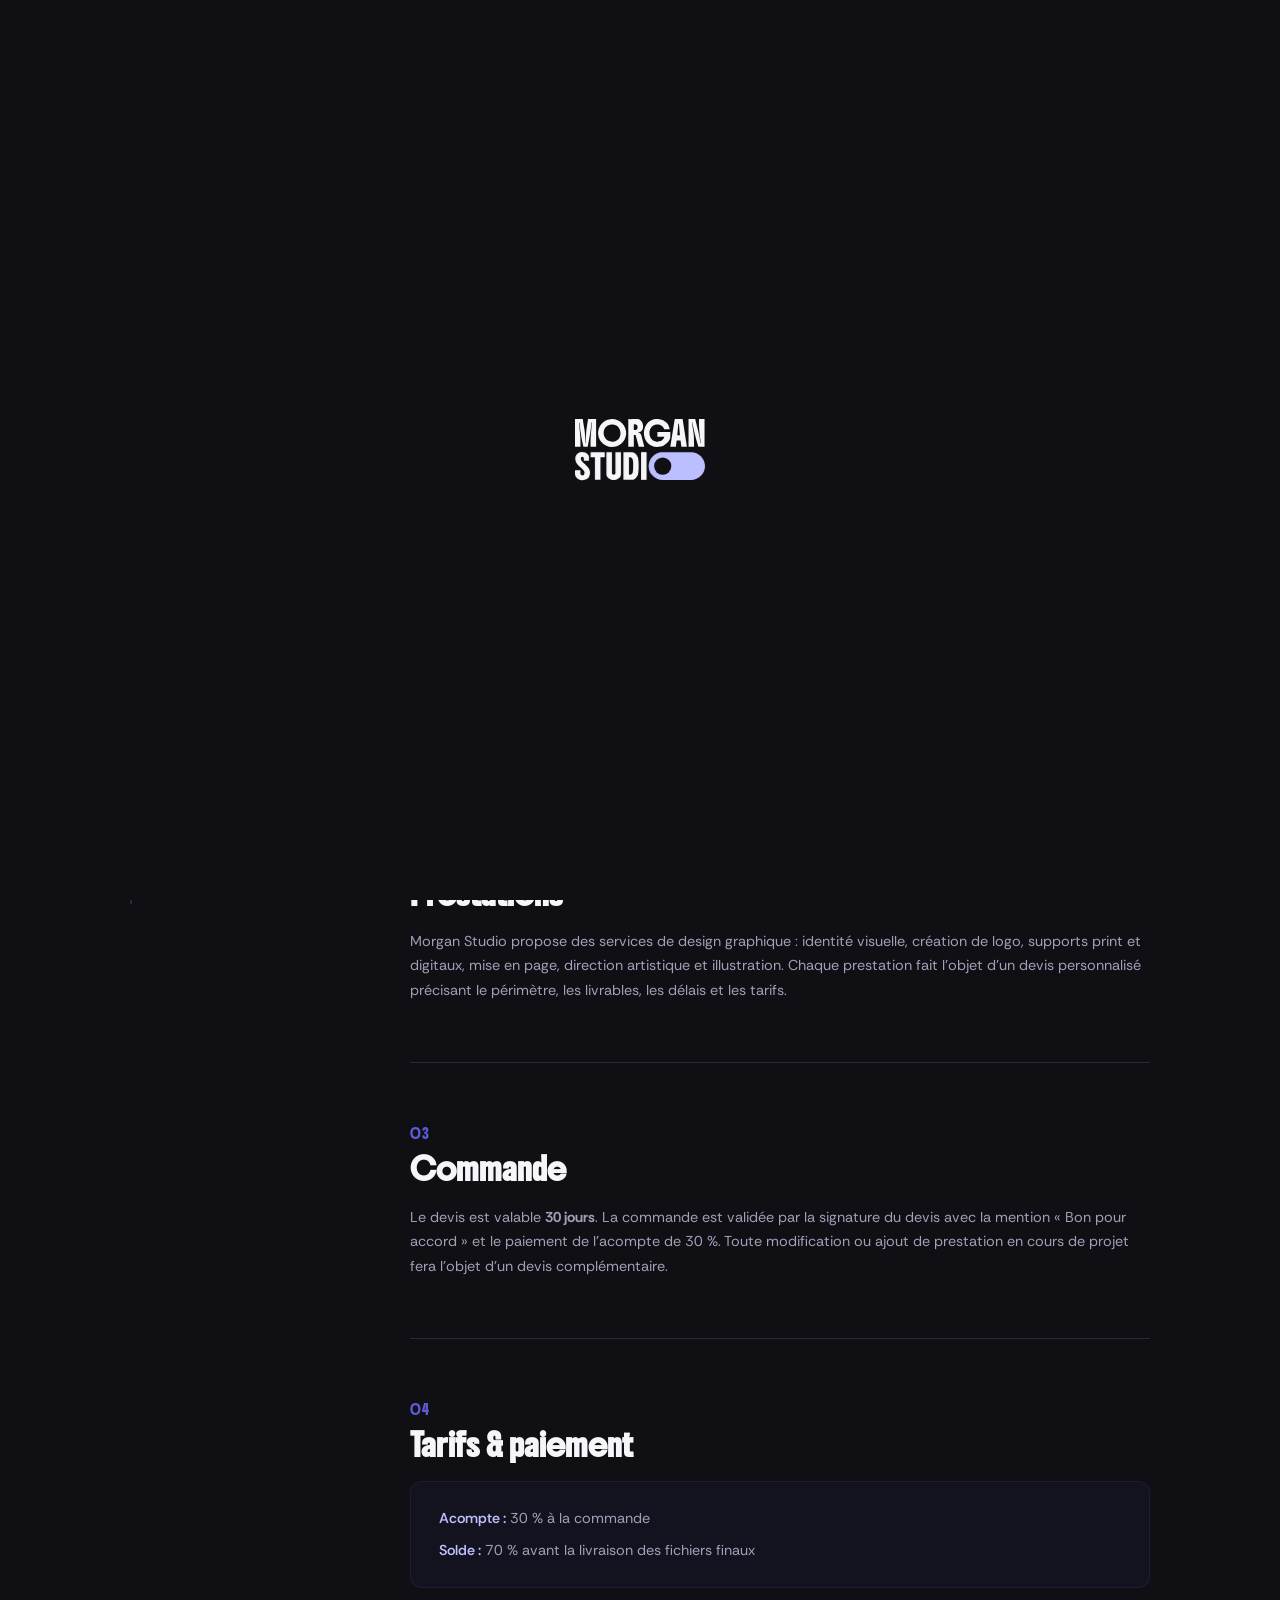
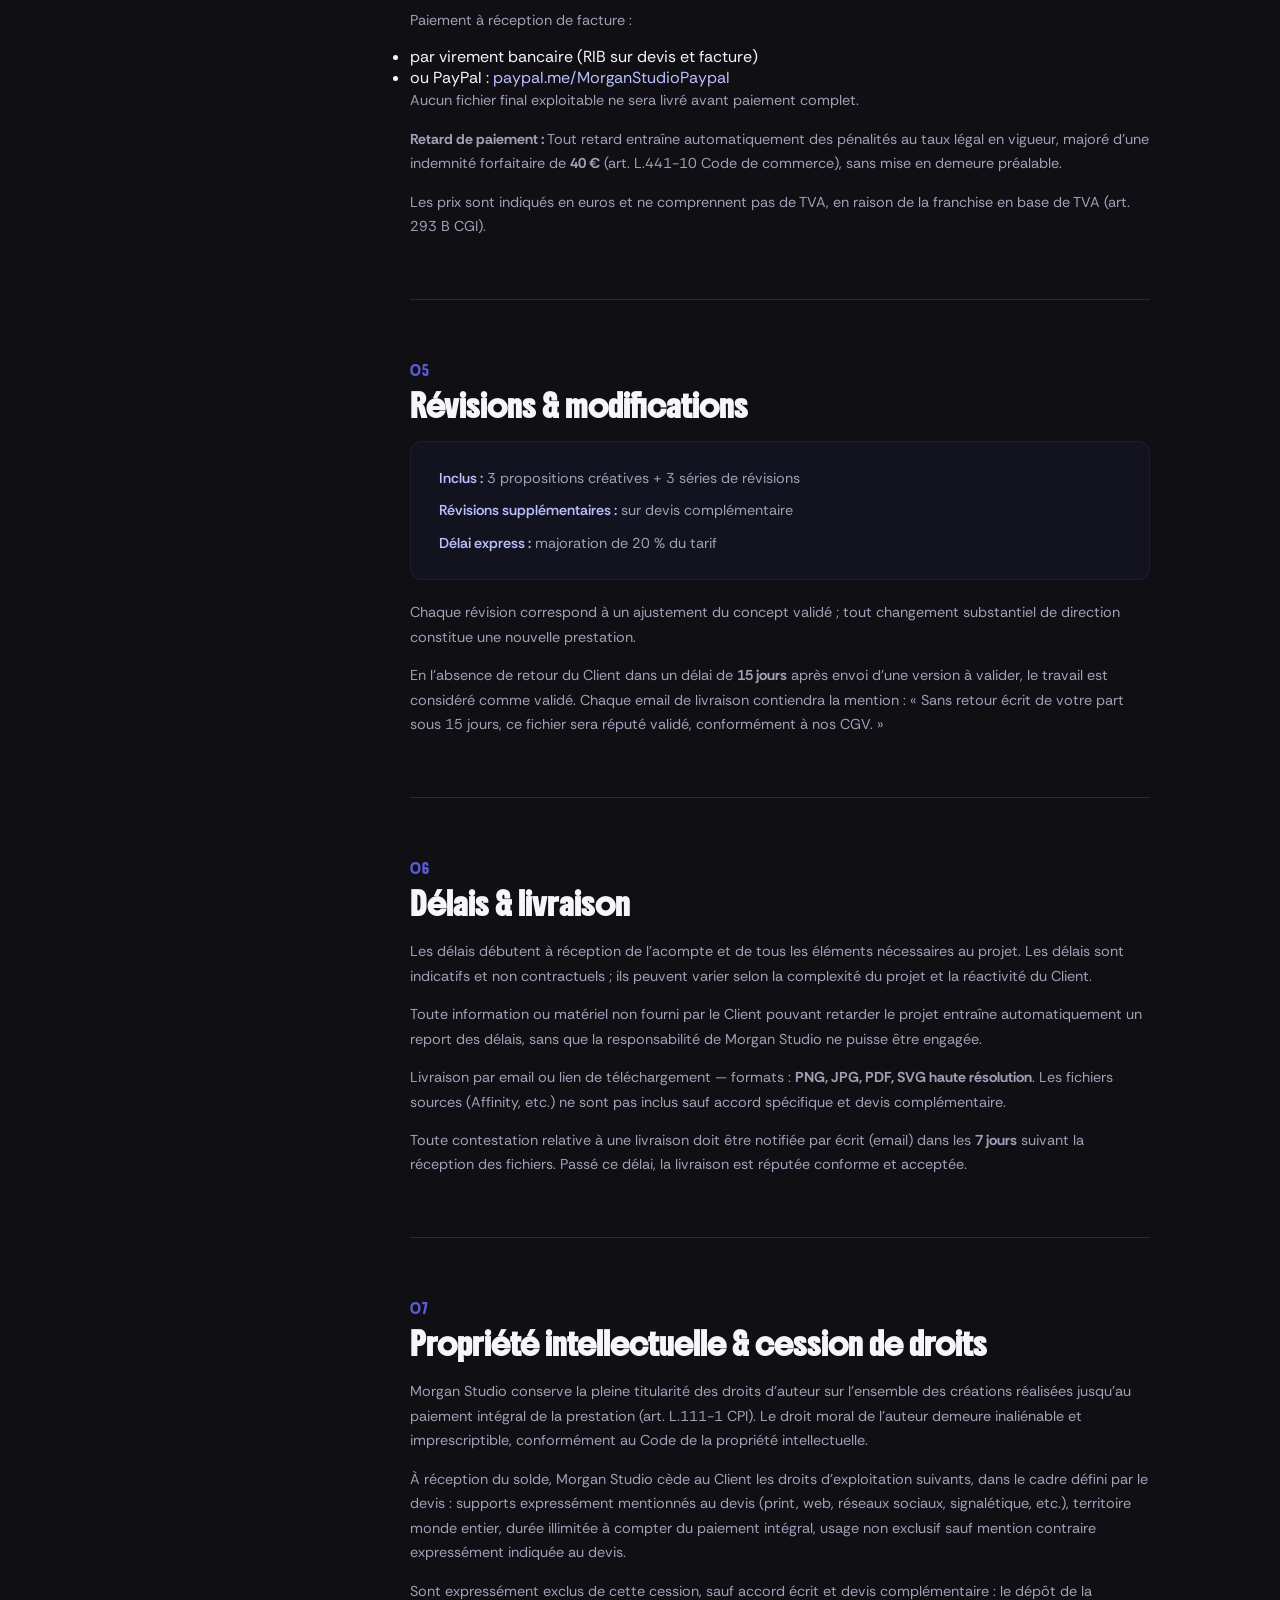
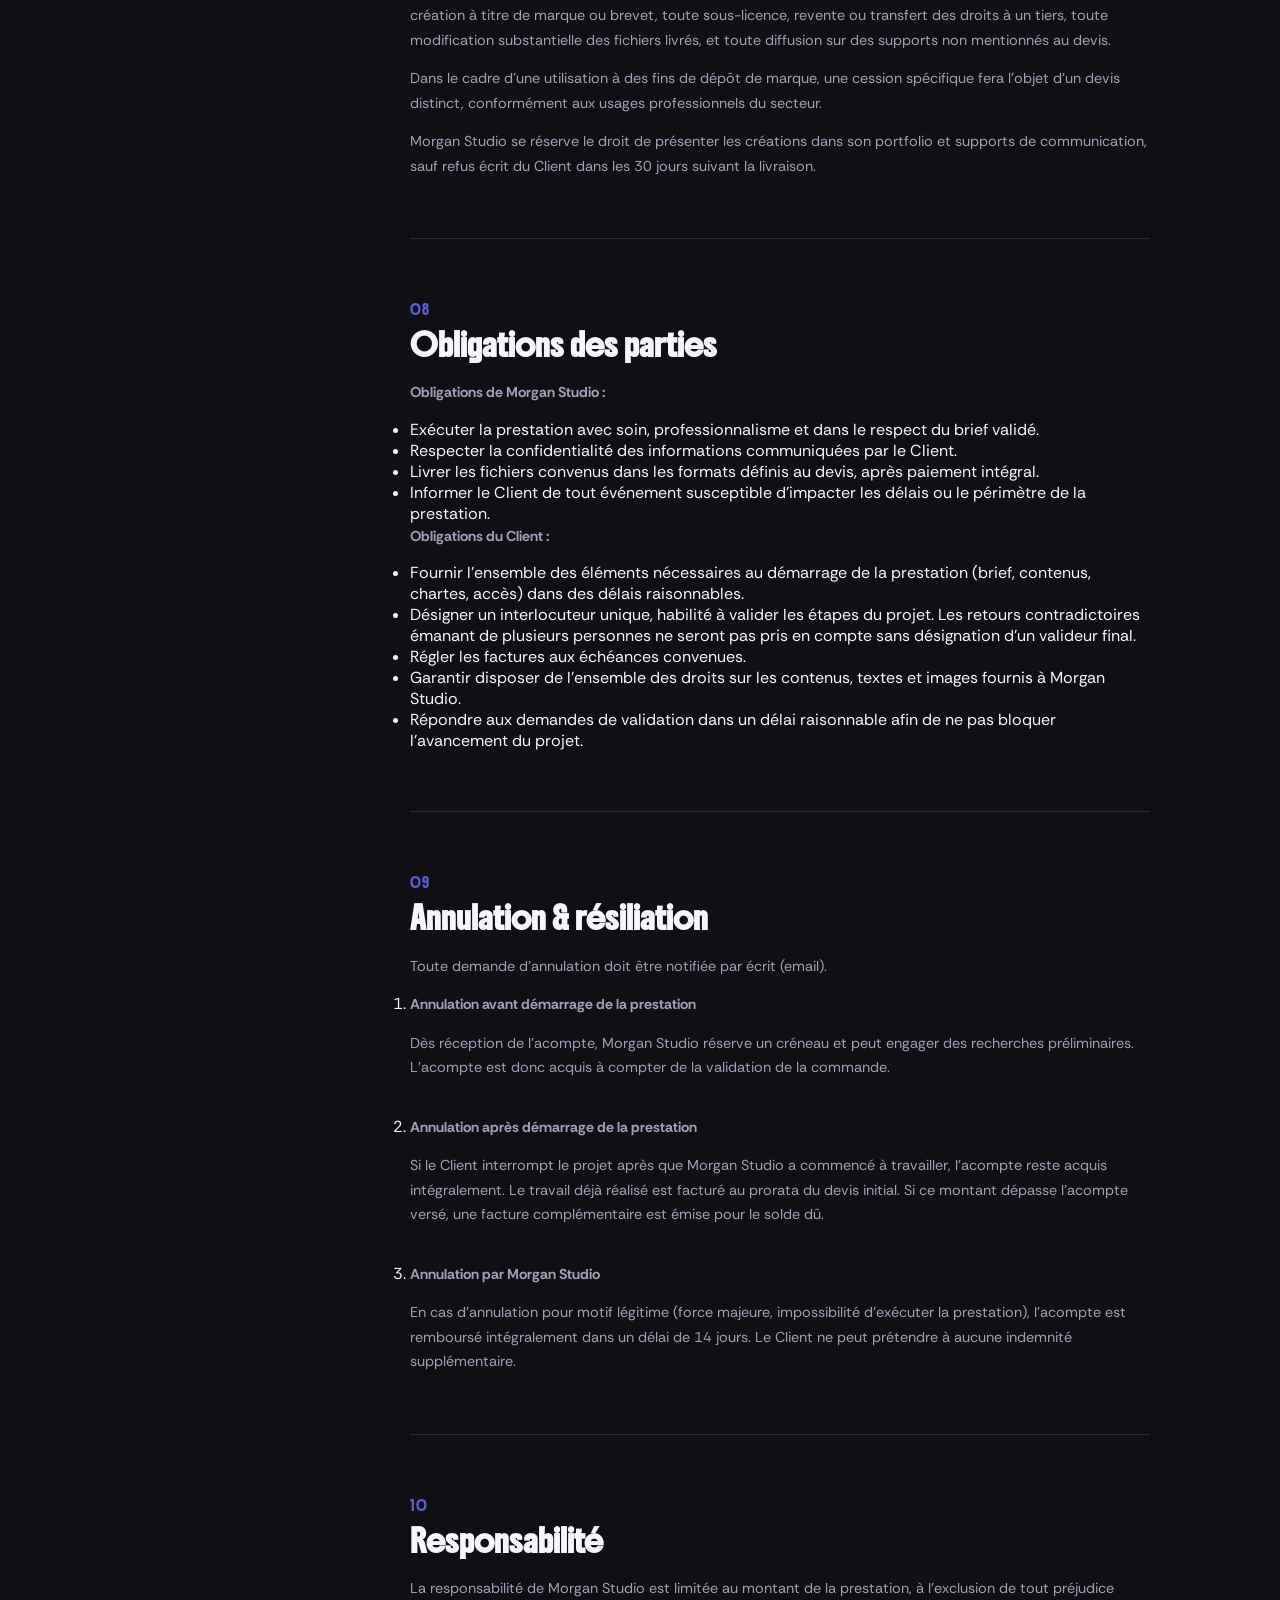
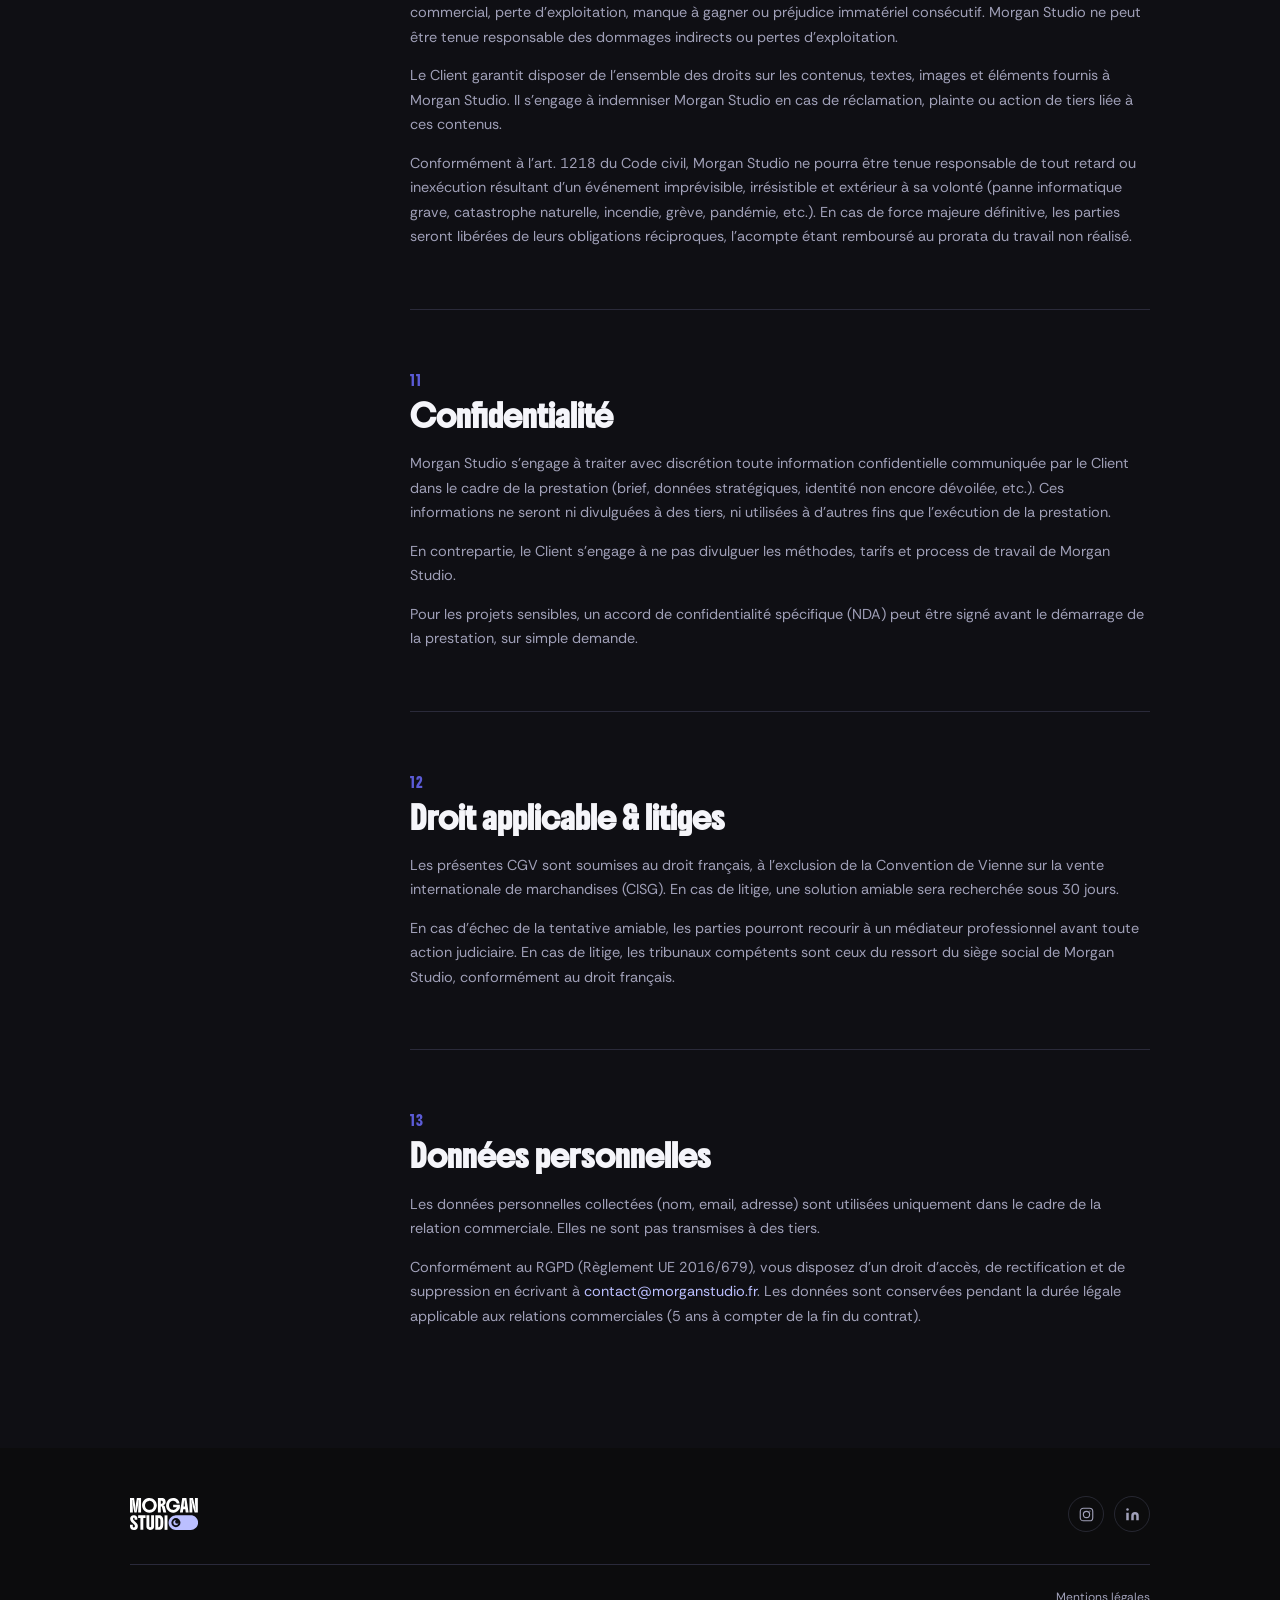
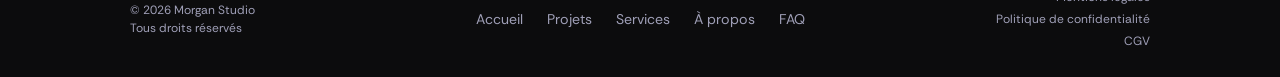
==== commit 93169f65: "MAJ - add CGV" ====
--- a/cgv.html
+++ b/cgv.html
@@ -10,7 +10,7 @@
   <link rel="stylesheet" href="css/discovery.css" />
   <link rel="stylesheet" href="css/theme.css" />
   <link rel="stylesheet" href="css/legal.css" />
-  <link rel="icon" type="image/png" href="./img/00_site_content/FAVICON_V2.ico" />
+  <link rel="icon" type="image/png" href="./FAVICON_V2.ico" />
 </head>
 <body>
 <script src="js/loader.js"></script>
@@ -130,18 +130,18 @@
 
     <nav class="legal-nav">
       <div class="legal-nav-title">Sommaire</div>
-      <a href="#objet">Objet</a>
+      <a href="#objet">Objet & champ d'application</a>
       <a href="#prestations">Prestations</a>
-      <a href="#devis">Devis & commande</a>
-      <a href="#paiement">Paiement</a>
-      <a href="#revisions">Révisions</a>
-      <a href="#livraison">Livraison</a>
+      <a href="#commande">Commande</a>
+      <a href="#paiement">Tarifs & paiement</a>
+      <a href="#revisions">Révisions & modifications</a>
+      <a href="#livraison">Délais & livraison</a>
       <a href="#pi">Propriété intellectuelle</a>
-      <a href="#annulation">Rétractation</a>
-      <a href="#retractation">Annulation</a>
+      <a href="#obligations">Obligations des parties</a>
+      <a href="#annulation">Annulation & résiliation</a>
       <a href="#responsabilite">Responsabilité</a>
-      <a href="#mediation">Médiation</a>
-      <a href="#droit">Droit applicable</a>
+      <a href="#confidentialite">Confidentialité</a>
+      <a href="#droit">Droit applicable & litiges</a>
       <a href="#donnees">Données personnelles</a>
     </nav>
 
@@ -149,89 +149,99 @@
 
       <div class="legal-section" id="objet">
         <span class="legal-section-num">01</span>
-        <h2>Objet</h2>
-        <p>Les présentes Conditions Générales de Vente (CGV) régissent l'ensemble des prestations de design graphique proposées par Morgan D'henry, exerçant sous le nom commercial <strong>Morgan Studio</strong>, auto-entrepreneur immatriculé sous le SIRET 101 655 389 00019, à toute personne physique ou morale (ci-après « le Client ») passant commande via le site, par email ou par devis signé.</p>
-        <p>Toute commande implique l'acceptation pleine et entière des présentes CGV. Elles prévalent sur tout autre document du Client, sauf accord écrit préalable.</p>
+        <h2>Objet & champ d'application</h2>
+        <p>Les présentes CGV régissent les prestations de design graphique de Morgan D'Henry, exerçant sous le nom commercial <strong>Morgan Studio</strong>, micro-entreprise (SIRET 101 655 389 00019, APE 7410Z). Elles s'appliquent à toute prestation commandée via devis personnalisé, établi à la suite d'un appel découverte ou d'une demande de devis, par email, téléphone ou visio.</p>
+        <p>La signature du devis accompagné du paiement de l'acompte vaut acceptation ferme et définitive des présentes CGV.</p>
       </div>
 
       <div class="legal-section" id="prestations">
         <span class="legal-section-num">02</span>
-        <h2>Prestations proposées</h2>
-        <p>Morgan Studio propose des prestations de design graphique, notamment : identité visuelle, création de logo, supports de communication print et digital, mise en page, direction artistique, et illustrations.</p>
-        <p>Chaque prestation fait l'objet d'un devis personnalisé détaillant le périmètre exact, le tarif, les délais et les livrables.</p>
-      </div>
-
-      <div class="legal-section" id="devis">
+        <h2>Prestations</h2>
+        <p>Morgan Studio propose des services de design graphique : identité visuelle, création de logo, supports print et digitaux, mise en page, direction artistique et illustration. Chaque prestation fait l'objet d'un devis personnalisé précisant le périmètre, les livrables, les délais et les tarifs.</p>
+      </div>
+
+      <div class="legal-section" id="commande">
         <span class="legal-section-num">03</span>
-        <h2>Devis & commande</h2>
-        <p>Tout devis est valable <strong>30 jours</strong> à compter de sa date d'émission. Passé ce délai, il peut être révisé.</p>
-        <p>La commande est ferme à réception du devis signé accompagné de la mention manuscrite « Bon pour accord » et du règlement de l'acompte. Ce document vaut ordre de mission.</p>
-        <p>Toute modification du périmètre après signature fait l'objet d'un avenant ou d'un nouveau devis.</p>
+        <h2>Commande</h2>
+        <p>Le devis est valable <strong>30 jours</strong>. La commande est validée par la signature du devis avec la mention « Bon pour accord » et le paiement de l'acompte de 30 %. Toute modification ou ajout de prestation en cours de projet fera l'objet d'un devis complémentaire.</p>
       </div>
 
       <div class="legal-section" id="paiement">
         <span class="legal-section-num">04</span>
-        <h2>Conditions de paiement</h2>
+        <h2>Tarifs & paiement</h2>
         <div class="legal-info-block">
-          <p><strong>Acompte :</strong> 30 % du montant total HT à la signature du devis</p>
-          <p><strong>Solde :</strong> 70 % restants à la livraison des fichiers définitifs</p>
-          <p><strong>Délai :</strong> Comptant à réception de facture</p>
-          <p><strong>Moyens acceptés :</strong> Virement bancaire (RIB fourni sur facture) · PayPal : <a href="https://paypal.me/MorganStudioPaypal" target="_blank" style="color:var(--bleu-clair)">paypal.me/MorganStudioPaypal</a></p>
-        </div>
-        <p>Tout retard de paiement entraîne de plein droit des pénalités au taux légal en vigueur, ainsi qu'une indemnité forfaitaire de recouvrement de <strong>40 €</strong> (art. L.441-10 Code de commerce). Ces pénalités s'appliquent sans mise en demeure préalable.</p>
-        <p>En cas de non-paiement du solde, Morgan Studio se réserve le droit de suspendre la livraison et de conserver la propriété des fichiers jusqu'à règlement intégral.</p>
+          <p><strong>Acompte :</strong> 30 % à la commande</p>
+          <p><strong>Solde :</strong> 70 % avant la livraison des fichiers finaux</p>
+        </div>
+        <p>Paiement à réception de facture :</p>
+        <ul>
+          <li>par virement bancaire (RIB sur devis et facture) </li>
+          <li>ou PayPal : <a href="https://paypal.me/MorganStudioPaypal" target="_blank" style="color:var(--bleu-clair)">paypal.me/MorganStudioPaypal</a></li>
+        </ul>
+        <p>Aucun fichier final exploitable ne sera livré avant paiement complet.</p>
+        <p><strong>Retard de paiement :</strong> Tout retard entraîne automatiquement des pénalités au taux légal en vigueur, majoré d'une indemnité forfaitaire de <strong>40 €</strong> (art. L.441-10 Code de commerce), sans mise en demeure préalable.</p>
+        <p>Les prix sont indiqués en euros et ne comprennent pas de TVA, en raison de la franchise en base de TVA (art. 293 B CGI).</p>
       </div>
 
       <div class="legal-section" id="revisions">
         <span class="legal-section-num">05</span>
-        <h2>Propositions & révisions</h2>
+        <h2>Révisions & modifications</h2>
         <div class="legal-info-block">
-          <p><strong>Inclus :</strong> 3 propositions créatives + 3 allers-retours de révision</p>
-          <p><strong>Révision supplémentaire :</strong> sur devis</p>
-          <p><strong>Délai express :</strong> majoration de 20 % sur le montant HT</p>
-        </div>
-        <p>Une révision constitue un ajustement dans le périmètre validé. Toute demande impliquant un changement de direction créative ou de périmètre est considérée comme une nouvelle prestation.</p>
-        <p>En l'absence de retour du Client dans un délai de <strong>15 jours</strong> après envoi d'une version à valider, le travail est considéré comme validé.</p>
+          <p><strong>Inclus :</strong> 3 propositions créatives + 3 séries de révisions</p>
+          <p><strong>Révisions supplémentaires :</strong> sur devis complémentaire</p>
+          <p><strong>Délai express :</strong> majoration de 20 % du tarif</p>
+        </div>
+        <p>Chaque révision correspond à un ajustement du concept validé ; tout changement substantiel de direction constitue une nouvelle prestation.</p>
+        <p>En l'absence de retour du Client dans un délai de <strong>15 jours</strong> après envoi d'une version à valider, le travail est considéré comme validé. Chaque email de livraison contiendra la mention : « Sans retour écrit de votre part sous 15 jours, ce fichier sera réputé validé, conformément à nos CGV. »</p>
       </div>
 
       <div class="legal-section" id="livraison">
         <span class="legal-section-num">06</span>
         <h2>Délais & livraison</h2>
-        <p>Les délais indiqués sur le devis courent à compter de la réception de l'acompte <strong>et</strong> de l'ensemble des éléments nécessaires fournis par le Client (contenus, briefs, accès, retours…).</p>
-        <p>Tout retard imputable au Client (absence de retour, éléments manquants, validation tardive) entraîne le report automatique des délais, sans engagement de responsabilité pour Morgan Studio.</p>
-        <p>Les fichiers livrés sont : <strong>PDF, PNG, SVG, JPG en haute résolution</strong>, transmis par lien de téléchargement ou email.</p>
+        <p>Les délais débutent à réception de l'acompte et de tous les éléments nécessaires au projet. Les délais sont indicatifs et non contractuels ; ils peuvent varier selon la complexité du projet et la réactivité du Client.</p>
+        <p>Toute information ou matériel non fourni par le Client pouvant retarder le projet entraîne automatiquement un report des délais, sans que la responsabilité de Morgan Studio ne puisse être engagée.</p>
+        <p>Livraison par email ou lien de téléchargement — formats : <strong>PNG, JPG, PDF, SVG haute résolution</strong>. Les fichiers sources (Affinity, etc.) ne sont pas inclus sauf accord spécifique et devis complémentaire.</p>
+        <p>Toute contestation relative à une livraison doit être notifiée par écrit (email) dans les <strong>7 jours</strong> suivant la réception des fichiers. Passé ce délai, la livraison est réputée conforme et acceptée.</p>
       </div>
 
       <div class="legal-section" id="pi">
         <span class="legal-section-num">07</span>
         <h2>Propriété intellectuelle & cession de droits</h2>
-        <p>Conformément à l'article L.111-1 du Code de la Propriété Intellectuelle, Morgan Studio conserve la pleine titularité des droits d'auteur sur l'ensemble des créations réalisées jusqu'au paiement intégral de la prestation. Le droit moral de l'auteur demeure inaliénable et imprescriptible.</p>
-        <p>À réception du solde, Morgan Studio cède au Client les droits d'exploitation suivants, dans le cadre défini par le devis : supports mentionnés au devis, territoire monde entier, durée illimitée, usage non exclusif sauf mention contraire au devis.</p>
+        <p>Morgan Studio conserve la pleine titularité des droits d'auteur sur l'ensemble des créations réalisées jusqu'au paiement intégral de la prestation (art. L.111-1 CPI). Le droit moral de l'auteur demeure inaliénable et imprescriptible, conformément au Code de la propriété intellectuelle.</p>
+        <p>À réception du solde, Morgan Studio cède au Client les droits d'exploitation suivants, dans le cadre défini par le devis : supports expressément mentionnés au devis (print, web, réseaux sociaux, signalétique, etc.), territoire monde entier, durée illimitée à compter du paiement intégral, usage non exclusif sauf mention contraire expressément indiquée au devis.</p>
         <p>Sont expressément exclus de cette cession, sauf accord écrit et devis complémentaire : le dépôt de la création à titre de marque ou brevet, toute sous-licence, revente ou transfert des droits à un tiers, toute modification substantielle des fichiers livrés, et toute diffusion sur des supports non mentionnés au devis.</p>
         <p>Dans le cadre d'une utilisation à des fins de dépôt de marque, une cession spécifique fera l'objet d'un devis distinct, conformément aux usages professionnels du secteur.</p>
         <p>Morgan Studio se réserve le droit de présenter les créations dans son portfolio et supports de communication, sauf refus écrit du Client dans les 30 jours suivant la livraison.</p>
       </div>
 
+      <div class="legal-section" id="obligations">
+        <span class="legal-section-num">08</span>
+        <h2>Obligations des parties</h2>
+        <p><strong>Obligations de Morgan Studio :</strong></p>
+        <ul>
+          <li>Exécuter la prestation avec soin, professionnalisme et dans le respect du brief validé.</li>
+          <li>Respecter la confidentialité des informations communiquées par le Client.</li>
+          <li>Livrer les fichiers convenus dans les formats définis au devis, après paiement intégral.</li>
+          <li>Informer le Client de tout événement susceptible d'impacter les délais ou le périmètre de la prestation.</li>
+        </ul>
+        <p><strong>Obligations du Client :</strong></p>
+        <ul>
+          <li>Fournir l'ensemble des éléments nécessaires au démarrage de la prestation (brief, contenus, chartes, accès) dans des délais raisonnables.</li>
+          <li>Désigner un interlocuteur unique, habilité à valider les étapes du projet. Les retours contradictoires émanant de plusieurs personnes ne seront pas pris en compte sans désignation d'un valideur final.</li>
+          <li>Régler les factures aux échéances convenues.</li>
+          <li>Garantir disposer de l'ensemble des droits sur les contenus, textes et images fournis à Morgan Studio.</li>
+          <li>Répondre aux demandes de validation dans un délai raisonnable afin de ne pas bloquer l'avancement du projet.</li>
+        </ul>
+      </div>
+
       <div class="legal-section" id="annulation">
-        <span class="legal-section-num">08</span>
-        <h2>Droit de rétractation (clients particuliers)</h2>
-        <p>Le Client particulier dispose d'un délai de <strong>14 jours</strong> à compter de la signature du devis pour exercer son droit de rétractation, conformément à l'article L.221-18 du Code de la consommation.</p>
-        <p>Toutefois, le Client peut choisir de renoncer à ce droit et de demander le démarrage immédiat de la prestation. Cette renonciation est matérialisée par le choix explicite du Client dans la case prévue à cet effet sur le devis.</p>
-        <div class="legal-info-block">
-          <p><strong>Case « Je renonce à mon droit de rétractation et demande le démarrage immédiat » cochée :</strong> la prestation peut débuter immédiatement et l'acompte devient exigible. Le droit de rétractation est annulé (art. L.221-28 12° C. conso.).</p>
-          <p><strong>Case « Je souhaite bénéficier du délai légal de rétractation de 14 jours » cochée :</strong> la prestation ne commencera qu'après expiration de ce délai ou après renonciation expresse du Client. Les délais de livraison et créneaux planifiés pourront être ajustés en fonction de la disponibilité réelle de Morgan Studio.</p>
-        </div>
-      </div>
-
-      <div class="legal-section" id="retractation">
         <span class="legal-section-num">09</span>
         <h2>Annulation & résiliation</h2>
         <p>Toute demande d'annulation doit être notifiée par écrit (email).</p>
         <ol>
           <li>
             <p><strong>Annulation avant démarrage de la prestation</strong></p>
-            <p>Dès réception de l'acompte, Morgan Studio réserve un créneau et peut engager des recherches préliminaires. L'acompte est donc acquis à compter de la validation de la commande.</p>
-            <p><em>Exception :</em> les clients particuliers ayant coché la case « Je souhaite bénéficier du délai légal de rétractation de 14 jours » peuvent annuler sans frais avant tout début de travail effectif. L'acompte leur est alors remboursé intégralement.</p><br>
+            <p>Dès réception de l'acompte, Morgan Studio réserve un créneau et peut engager des recherches préliminaires. L'acompte est donc acquis à compter de la validation de la commande.</p><br>
           </li>
           <li>
             <p><strong>Annulation après démarrage de la prestation</strong></p>
@@ -247,33 +257,31 @@
       <div class="legal-section" id="responsabilite">
         <span class="legal-section-num">10</span>
         <h2>Responsabilité</h2>
-        <p>Morgan Studio s'engage à apporter tout le soin et la compétence nécessaires à la réalisation des prestations commandées. La responsabilité de Morgan Studio est limitée au montant HT facturé pour la prestation concernée.</p>
-        <p>Morgan Studio ne saurait être tenu responsable des dommages indirects, pertes d'exploitation ou manque à gagner subis par le Client.</p>
-        <p>Le Client est seul responsable des contenus (textes, images, données) qu'il fournit et garantit Morgan Studio contre toute réclamation de tiers relative à ces contenus.</p>
-      </div>
-
-      <div class="legal-section" id="mediation">
+        <p>La responsabilité de Morgan Studio est limitée au montant de la prestation, à l'exclusion de tout préjudice commercial, perte d'exploitation, manque à gagner ou préjudice immatériel consécutif. Morgan Studio ne peut être tenue responsable des dommages indirects ou pertes d'exploitation.</p>
+        <p>Le Client garantit disposer de l'ensemble des droits sur les contenus, textes, images et éléments fournis à Morgan Studio. Il s'engage à indemniser Morgan Studio en cas de réclamation, plainte ou action de tiers liée à ces contenus.</p>
+        <p>Conformément à l'art. 1218 du Code civil, Morgan Studio ne pourra être tenue responsable de tout retard ou inexécution résultant d'un événement imprévisible, irrésistible et extérieur à sa volonté (panne informatique grave, catastrophe naturelle, incendie, grève, pandémie, etc.). En cas de force majeure définitive, les parties seront libérées de leurs obligations réciproques, l'acompte étant remboursé au prorata du travail non réalisé.</p>
+      </div>
+
+      <div class="legal-section" id="confidentialite">
         <span class="legal-section-num">11</span>
-        <h2>Médiation de la consommation</h2>
-        <p>Conformément à l'article L.616-1 du Code de la consommation, tout Client particulier peut recourir gratuitement à un médiateur de la consommation compétent pour les services de prestation intellectuelle ou graphique.</p>
-        <p>Le Client peut trouver un médiateur compétent en consultant la liste officielle des médiateurs agréés par la Commission d'évaluation et de contrôle de la médiation de la consommation (CECMC) ou en contactant la Direction générale de la concurrence, de la consommation et de la répression des fraudes (DGCCRF).</p>
-        <p>Ce recours à la médiation ne fait pas obstacle à la possibilité de saisir les tribunaux compétents.</p>
+        <h2>Confidentialité</h2>
+        <p>Morgan Studio s'engage à traiter avec discrétion toute information confidentielle communiquée par le Client dans le cadre de la prestation (brief, données stratégiques, identité non encore dévoilée, etc.). Ces informations ne seront ni divulguées à des tiers, ni utilisées à d'autres fins que l'exécution de la prestation.</p>
+        <p>En contrepartie, le Client s'engage à ne pas divulguer les méthodes, tarifs et process de travail de Morgan Studio.</p>
+        <p>Pour les projets sensibles, un accord de confidentialité spécifique (NDA) peut être signé avant le démarrage de la prestation, sur simple demande.</p>
       </div>
 
       <div class="legal-section" id="droit">
         <span class="legal-section-num">12</span>
         <h2>Droit applicable & litiges</h2>
-        <p>Les présentes CGV sont soumises au droit français. En cas de litige, les parties s'engagent à rechercher une solution amiable dans un délai de 30 jours avant tout recours judiciaire.</p>
-        <p>À défaut d'accord amiable, les tribunaux compétents sont les suivants :</p>
-        <p>Clients professionnels → tribunaux de Bobigny (93).</p>
-        <p>Clients particuliers (consommateurs) → tribunal du lieu de résidence du consommateur au moment de la conclusion du contrat, conformément à l'article R.631-3 du Code de la consommation.</p>
+        <p>Les présentes CGV sont soumises au droit français, à l'exclusion de la Convention de Vienne sur la vente internationale de marchandises (CISG). En cas de litige, une solution amiable sera recherchée sous 30 jours.</p>
+        <p>En cas d'échec de la tentative amiable, les parties pourront recourir à un médiateur professionnel avant toute action judiciaire. En cas de litige, les tribunaux compétents sont ceux du ressort du siège social de Morgan Studio, conformément au droit français.</p>
       </div>
 
       <div class="legal-section" id="donnees">
         <span class="legal-section-num">13</span>
         <h2>Données personnelles</h2>
         <p>Les données personnelles collectées (nom, email, adresse) sont utilisées uniquement dans le cadre de la relation commerciale. Elles ne sont pas transmises à des tiers.</p>
-        <p>Conformément au RGPD, vous disposez d'un droit d'accès, de rectification et de suppression de vos données en écrivant à <a href="mailto:contact@morganstudio.fr" style="color:var(--bleu-clair)">contact@morganstudio.fr</a>.</p>
+        <p>Conformément au RGPD (Règlement UE 2016/679), vous disposez d'un droit d'accès, de rectification et de suppression en écrivant à <a href="mailto:contact@morganstudio.fr" style="color:var(--bleu-clair)">contact@morganstudio.fr</a>. Les données sont conservées pendant la durée légale applicable aux relations commerciales (5 ans à compter de la fin du contrat).</p>
       </div>
 
     </div>
